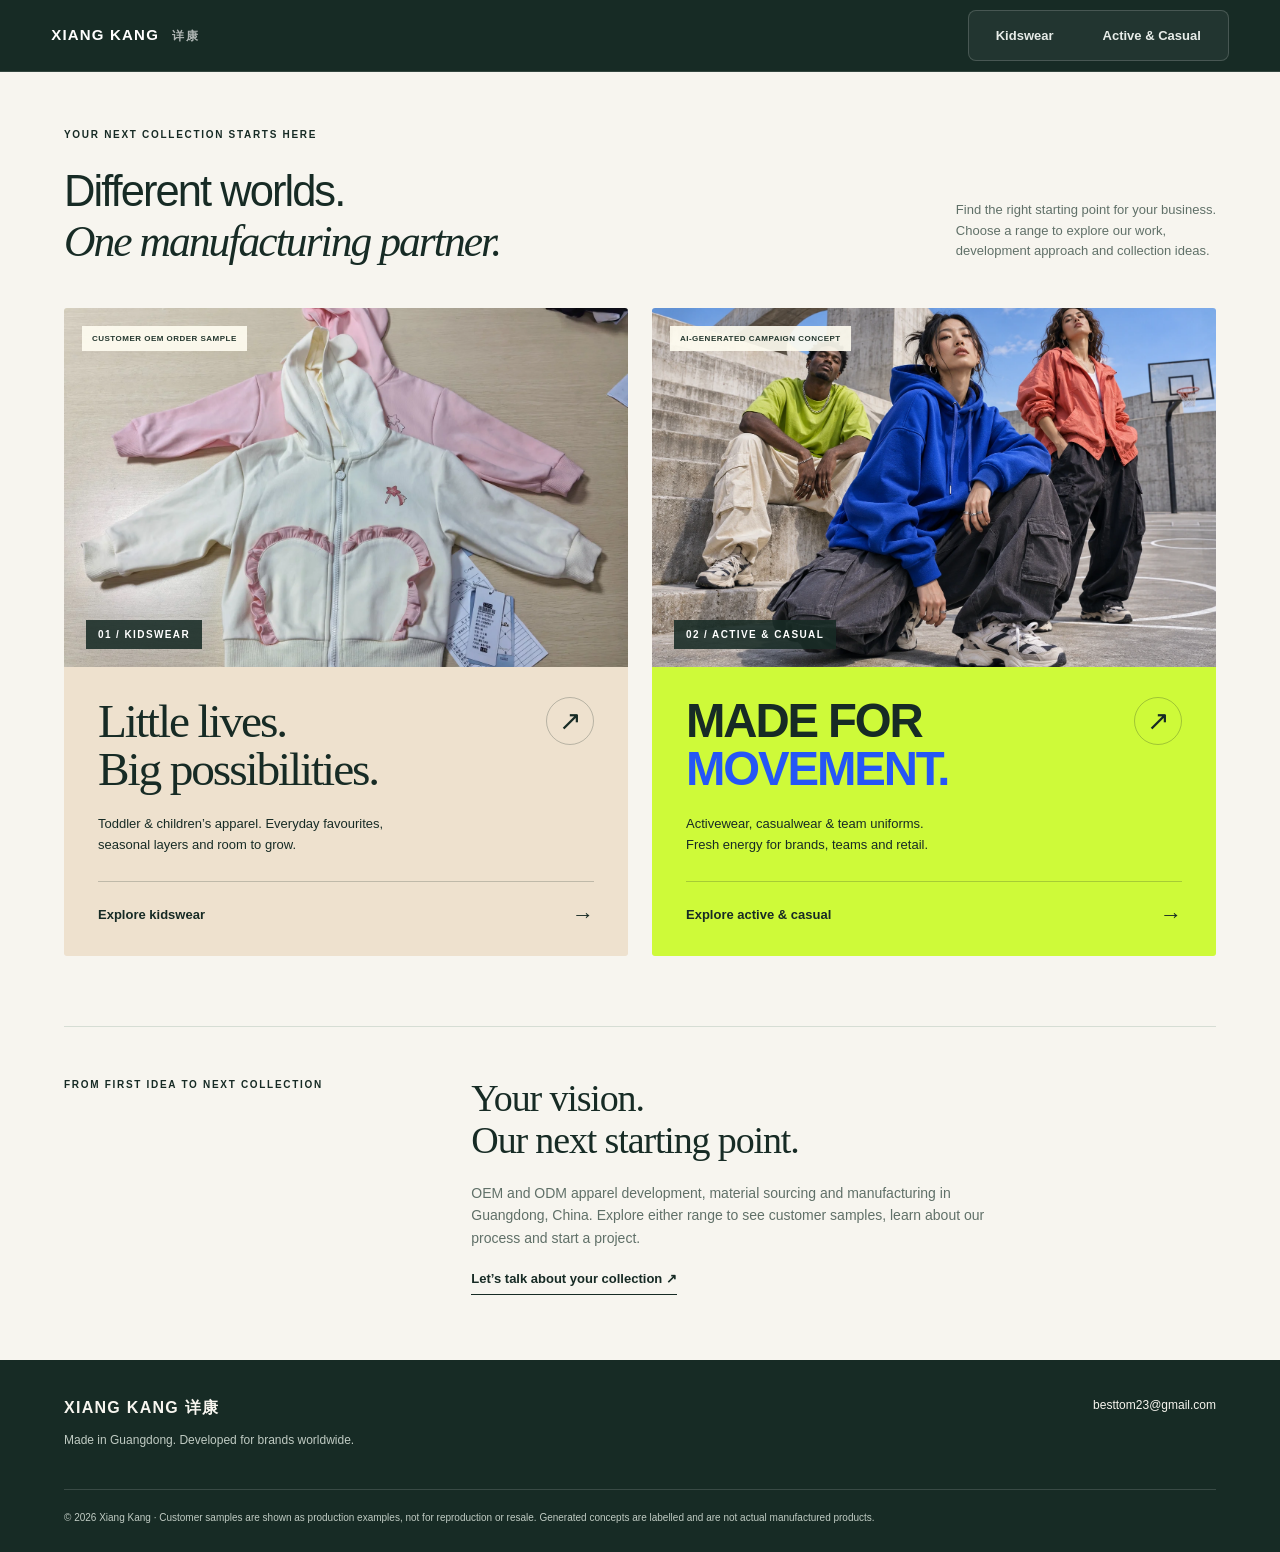
==== index.html @ 946e9561 "Build integrated apparel review website with distinct kids and active ranges" ====
<!doctype html><html lang="en"><head><meta charset="utf-8"><meta name="viewport" content="width=device-width,initial-scale=1"><title>Xiang Kang 详康 | Choose Your Apparel Range</title><meta name="description" content="Explore Xiang Kang kidswear or active and casualwear. Two distinct apparel ranges, with OEM and ODM development for brands, importers and retail buyers."><meta name="robots" content="noindex,nofollow"><meta name="theme-color" content="#172b25"><link rel="stylesheet" href="shared.css"><link rel="stylesheet" href="home.css"></head><body class="xk-range"><a class="skip-link" href="#main">Skip to content</a><div class="xk-switch" aria-label="Choose your business range"><a class="xk-home" href="./">XIANG KANG <span lang="zh">详康</span></a><div class="xk-choices"><a class="xk-choice xk-kids" href="kids/">Kidswear</a><a class="xk-choice xk-active" href="active/">Active & Casual</a></div></div><main id="main"><section class="intro"><p class="eyebrow">YOUR NEXT COLLECTION STARTS HERE</p><div class="intro-row"><h1>Different worlds.<br><em>One manufacturing partner.</em></h1><p>Find the right starting point for your business.<br>Choose a range to explore our work,<br>development approach and collection ideas.</p></div></section><section class="range-grid" aria-label="Explore our two apparel ranges"><a class="range-card kids-card" href="kids/"><div class="range-photo"><img src="kids/assets/supplied-apparel-09.webp" alt="Pastel children’s zip hoodies from a supplied customer OEM order" fetchpriority="high"><span class="photo-note">CUSTOMER OEM ORDER SAMPLE</span><span class="range-number">01 / KIDSWEAR</span></div><div class="range-copy"><div class="range-heading"><h2>Little lives.<br>Big possibilities.</h2><span class="card-arrow" aria-hidden="true">↗</span></div><p>Toddler & children’s apparel. Everyday favourites,<br class="desktop-br"> seasonal layers and room to grow.</p><span class="range-link">Explore kidswear <span aria-hidden="true">→</span></span></div></a><a class="range-card active-card" href="active/"><div class="range-photo"><img src="active/assets/hero.webp" alt="AI-generated adult street-fashion campaign concept in relaxed casual layers" fetchpriority="high"><span class="photo-note">AI-GENERATED CAMPAIGN CONCEPT</span><span class="range-number">02 / ACTIVE & CASUAL</span></div><div class="range-copy"><div class="range-heading"><h2>Made for<br><em>movement.</em></h2><span class="card-arrow" aria-hidden="true">↗</span></div><p>Activewear, casualwear & team uniforms.<br class="desktop-br"> Fresh energy for brands, teams and retail.</p><span class="range-link">Explore active & casual <span aria-hidden="true">→</span></span></div></a></section><section class="partner"><p class="eyebrow">FROM FIRST IDEA TO NEXT COLLECTION</p><div><h2>Your vision.<br>Our next starting point.</h2><p>OEM and ODM apparel development, material sourcing and manufacturing in Guangdong, China. Explore either range to see customer samples, learn about our process and start a project.</p><a href="mailto:besttom23@gmail.com">Let’s talk about your collection ↗</a></div></section></main><footer><div><strong>XIANG KANG <span lang="zh">详康</span></strong><p>Made in Guangdong. Developed for brands worldwide.</p></div><a href="mailto:besttom23@gmail.com">besttom23@gmail.com</a><p class="rights">© 2026 Xiang Kang · Customer samples are shown as production examples, not for reproduction or resale. Generated concepts are labelled and are not actual manufactured products.</p></footer></body></html>
---- shared.css ----
/* Shared range navigation. Deliberately namespaced to preserve each brand. */
.xk-range{padding-top:72px}.xk-switch{position:fixed;inset:0 0 auto;z-index:30;height:72px;background:#172b25;color:#fff;display:flex;align-items:center;justify-content:space-between;padding:0 4%;gap:24px;box-sizing:border-box;font-family:Arial,sans-serif;border-bottom:1px solid #ffffff20}.xk-home{font-size:15px;font-weight:700;letter-spacing:.08em;text-decoration:none;color:inherit;white-space:nowrap}.xk-home span{font-size:12px;margin-left:8px;opacity:.65}.xk-choices{display:flex;gap:5px;background:#ffffff0d;padding:5px;border:1px solid #ffffff2b;border-radius:8px}.xk-choice{display:inline-flex;justify-content:center;align-items:center;padding:12px 22px;border-radius:4px;color:#e7ece8;font-size:13px;font-weight:700;line-height:1.2;text-decoration:none;white-space:nowrap}.xk-choice:hover{background:#ffffff20}.xk-kids[aria-current]{background:#f0e3d2;color:#314638}.xk-active[aria-current]{background:#cefa39;color:#141815}.xk-switch a:focus-visible{outline:3px solid #fff;outline-offset:3px}.xk-range>header{top:72px}.xk-range{scroll-padding-top:170px}.xk-range section{scroll-margin-top:170px}@media(max-width:650px){.xk-switch{height:104px;flex-direction:column;justify-content:center;gap:9px;padding:9px 4%}.xk-home{font-size:12px}.xk-home span{font-size:11px}.xk-choices{width:100%;max-width:410px;box-sizing:border-box}.xk-choice{flex:1;padding:10px 12px;font-size:12px}.xk-range{padding-top:104px}.xk-range>header{top:104px}.xk-range section{scroll-margin-top:190px}}
@media(prefers-reduced-motion:reduce){html{scroll-behavior:auto!important}*,*:before,*:after{transition:none!important}}
---- home.css ----
*{box-sizing:border-box}body{margin:0;background:#f7f5ef;color:#172b25;font-family:Arial,sans-serif}a{color:inherit;text-decoration:none}a:focus-visible{outline:3px solid #2556f6;outline-offset:5px}h1,h2,p{margin-top:0}p{line-height:1.6}.skip-link{position:absolute;top:-100px;left:20px;background:white;padding:15px;z-index:50}.skip-link:focus{top:110px}.intro{padding:55px 5% 42px}.eyebrow{font-size:10px;letter-spacing:.17em;font-weight:700;margin-bottom:24px}.intro-row{display:flex;justify-content:space-between;align-items:end;gap:40px}.intro h1{font-size:clamp(30px,3.4vw,52px);letter-spacing:-.045em;line-height:1.14;font-weight:500;margin-bottom:0}.intro h1 em{font-family:Georgia,serif;font-weight:400}.intro-row>p{font-size:13px;color:#607068;margin:0 0 4px}.range-grid{display:grid;grid-template-columns:1fr 1fr;gap:24px;padding:0 5% 70px}.range-card{display:block;overflow:hidden;border-radius:3px}.range-photo{position:relative;height:clamp(250px,28vw,410px);overflow:hidden}.range-photo img{width:100%;height:100%;object-fit:cover;transition:transform .6s}.kids-card .range-photo img{object-position:center 43%}.active-card .range-photo img{object-position:center 45%}.range-card:hover .range-photo img{transform:scale(1.035)}.photo-note{position:absolute;top:18px;left:18px;background:#fffdf1e8;color:#24372e;font-size:8px;font-weight:700;letter-spacing:.06em;padding:8px 10px}.range-number{position:absolute;bottom:18px;left:22px;color:#fff;font-size:10px;font-weight:700;letter-spacing:.14em;background:#172b25df;padding:9px 12px}.range-copy{padding:30px 34px 28px}.kids-card .range-copy{background:#eee1ce}.active-card .range-copy{background:#cefa39}.range-heading{display:flex;justify-content:space-between;gap:20px;align-items:start}.range-copy h2{font-size:clamp(34px,3.7vw,58px);letter-spacing:-.045em;line-height:1.03;margin-bottom:20px}.kids-card h2{font-family:Georgia,serif;font-weight:400}.active-card h2{font-weight:800;text-transform:uppercase}.active-card h2 em{color:#2556f6;font-style:normal}.card-arrow{border:1px solid #172b2540;border-radius:50%;width:48px;height:48px;display:flex;align-items:center;justify-content:center;font-size:27px;flex-shrink:0}.range-copy p{font-size:13px;margin-bottom:25px}.range-link{display:flex;justify-content:space-between;align-items:center;border-top:1px solid #172b2538;padding-top:20px;font-size:13px;font-weight:700}.range-link span{font-size:22px}.partner{border-top:1px solid #d6ddd4;display:grid;grid-template-columns:1fr 2fr;gap:35px;margin:0 5%;padding:50px 0 65px}.partner h2{font:400 38px/1.12 Georgia,serif;letter-spacing:-.03em;margin-bottom:20px}.partner p:not(.eyebrow){font-size:14px;color:#607068;max-width:560px}.partner a{display:inline-block;font-size:13px;font-weight:700;border-bottom:1px solid;padding:8px 0}footer{background:#172b25;color:#f7f5ef;padding:38px 5% 26px;display:flex;flex-wrap:wrap;justify-content:space-between;align-items:start;gap:15px}footer strong{font-size:16px;letter-spacing:.08em}footer p,footer>a{font-size:12px}footer p{color:#c0cbc3;margin-top:12px}footer .rights{flex-basis:100%;font-size:10px;border-top:1px solid #ffffff25;padding-top:20px;margin-bottom:0;max-width:100%}@media(max-width:750px){.intro-row{display:block}.intro-row>p{margin-top:22px}.intro{padding:35px 5% 30px}.intro h1{font-size:35px}.range-grid{grid-template-columns:1fr;gap:28px;padding-bottom:40px}.range-photo{height:330px}.range-copy{padding:25px}.range-copy h2{font-size:43px}.partner{grid-template-columns:1fr;gap:3px;padding:32px 0 40px}.partner h2{font-size:32px}.partner .eyebrow{font-size:9px}.desktop-br{display:none}}@media(max-width:380px){.intro h1{font-size:30px}.range-photo{height:280px}.range-copy h2{font-size:37px}}
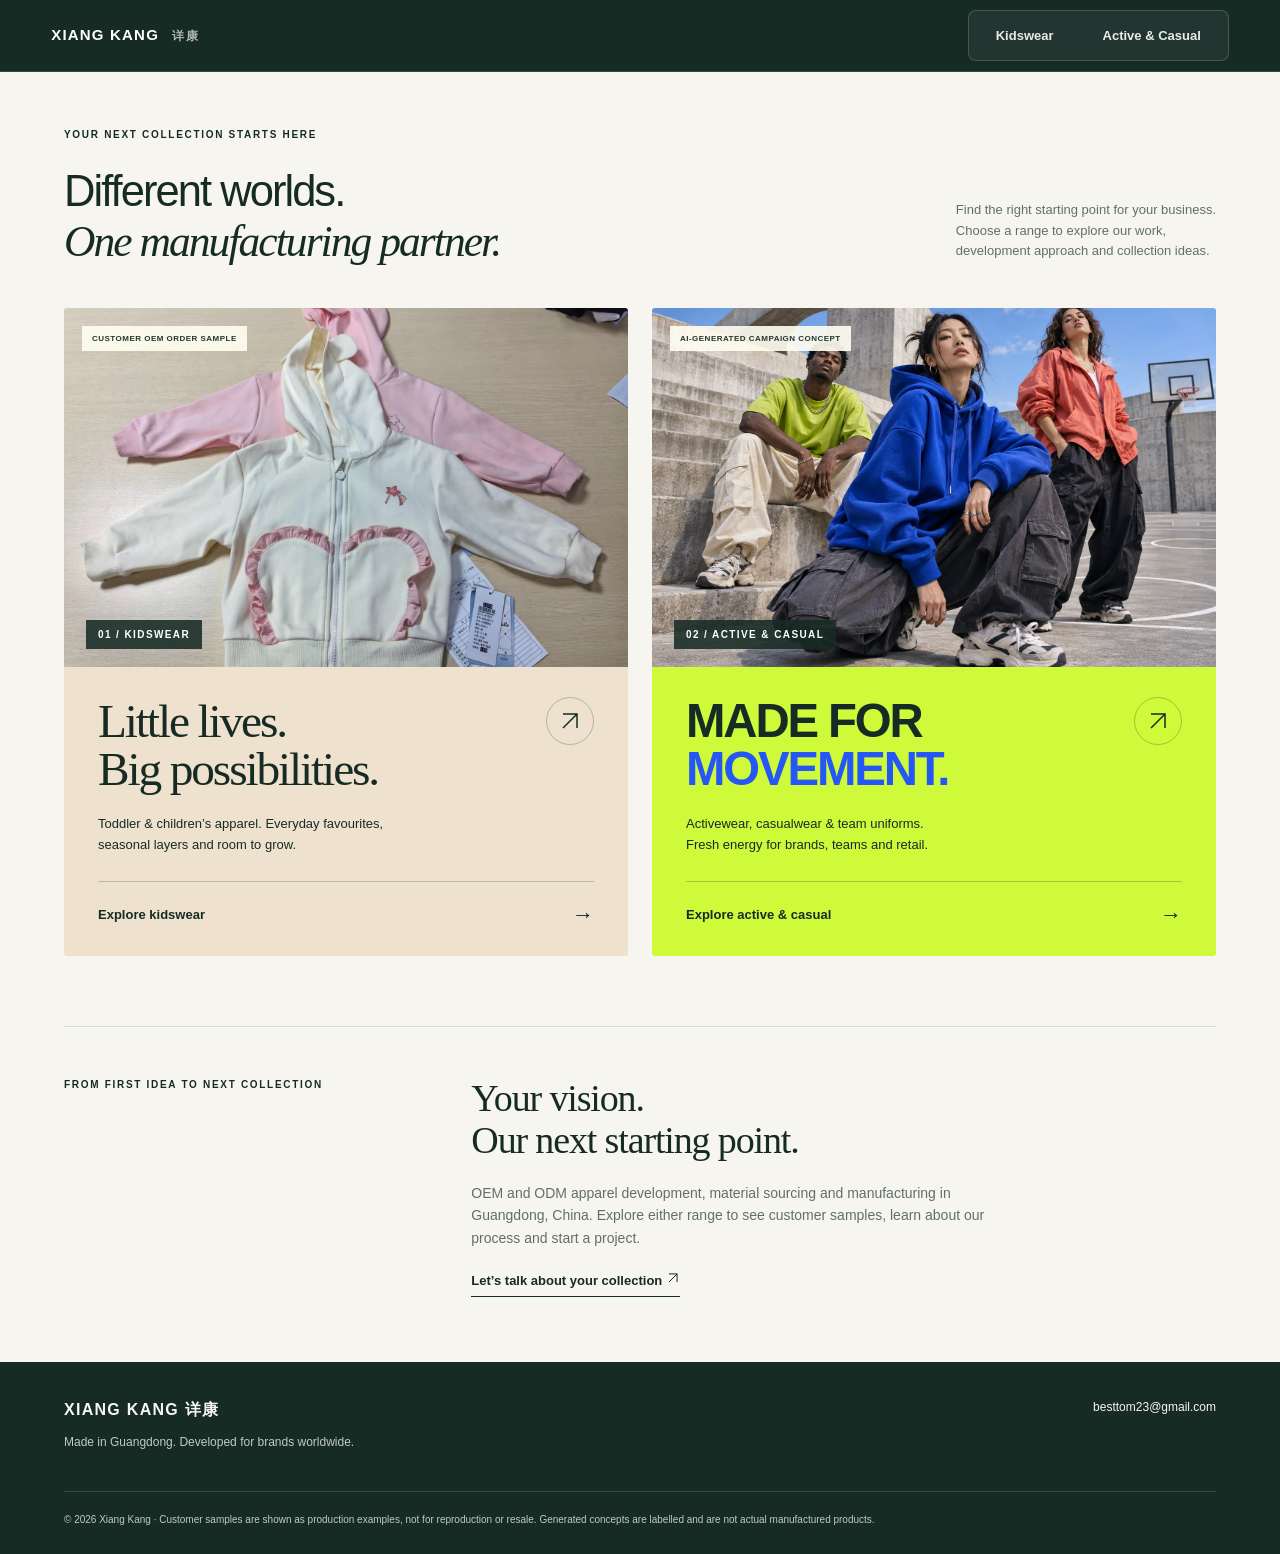
==== commit 3ebac65c: "Use font-independent vector arrows on collection landing page" ====
--- a/index.html
+++ b/index.html
@@ -1 +1 @@
-<!doctype html><html lang="en"><head><meta charset="utf-8"><meta name="viewport" content="width=device-width,initial-scale=1"><title>Xiang Kang 详康 | Choose Your Apparel Range</title><meta name="description" content="Explore Xiang Kang kidswear or active and casualwear. Two distinct apparel ranges, with OEM and ODM development for brands, importers and retail buyers."><meta name="robots" content="noindex,nofollow"><meta name="theme-color" content="#172b25"><link rel="stylesheet" href="shared.css"><link rel="stylesheet" href="home.css"></head><body class="xk-range"><a class="skip-link" href="#main">Skip to content</a><div class="xk-switch" aria-label="Choose your business range"><a class="xk-home" href="./">XIANG KANG <span lang="zh">详康</span></a><div class="xk-choices"><a class="xk-choice xk-kids" href="kids/">Kidswear</a><a class="xk-choice xk-active" href="active/">Active & Casual</a></div></div><main id="main"><section class="intro"><p class="eyebrow">YOUR NEXT COLLECTION STARTS HERE</p><div class="intro-row"><h1>Different worlds.<br><em>One manufacturing partner.</em></h1><p>Find the right starting point for your business.<br>Choose a range to explore our work,<br>development approach and collection ideas.</p></div></section><section class="range-grid" aria-label="Explore our two apparel ranges"><a class="range-card kids-card" href="kids/"><div class="range-photo"><img src="kids/assets/supplied-apparel-09.webp" alt="Pastel children’s zip hoodies from a supplied customer OEM order" fetchpriority="high"><span class="photo-note">CUSTOMER OEM ORDER SAMPLE</span><span class="range-number">01 / KIDSWEAR</span></div><div class="range-copy"><div class="range-heading"><h2>Little lives.<br>Big possibilities.</h2><span class="card-arrow" aria-hidden="true">↗</span></div><p>Toddler & children’s apparel. Everyday favourites,<br class="desktop-br"> seasonal layers and room to grow.</p><span class="range-link">Explore kidswear <span aria-hidden="true">→</span></span></div></a><a class="range-card active-card" href="active/"><div class="range-photo"><img src="active/assets/hero.webp" alt="AI-generated adult street-fashion campaign concept in relaxed casual layers" fetchpriority="high"><span class="photo-note">AI-GENERATED CAMPAIGN CONCEPT</span><span class="range-number">02 / ACTIVE & CASUAL</span></div><div class="range-copy"><div class="range-heading"><h2>Made for<br><em>movement.</em></h2><span class="card-arrow" aria-hidden="true">↗</span></div><p>Activewear, casualwear & team uniforms.<br class="desktop-br"> Fresh energy for brands, teams and retail.</p><span class="range-link">Explore active & casual <span aria-hidden="true">→</span></span></div></a></section><section class="partner"><p class="eyebrow">FROM FIRST IDEA TO NEXT COLLECTION</p><div><h2>Your vision.<br>Our next starting point.</h2><p>OEM and ODM apparel development, material sourcing and manufacturing in Guangdong, China. Explore either range to see customer samples, learn about our process and start a project.</p><a href="mailto:besttom23@gmail.com">Let’s talk about your collection ↗</a></div></section></main><footer><div><strong>XIANG KANG <span lang="zh">详康</span></strong><p>Made in Guangdong. Developed for brands worldwide.</p></div><a href="mailto:besttom23@gmail.com">besttom23@gmail.com</a><p class="rights">© 2026 Xiang Kang · Customer samples are shown as production examples, not for reproduction or resale. Generated concepts are labelled and are not actual manufactured products.</p></footer></body></html>
+<!doctype html><html lang="en"><head><meta charset="utf-8"><meta name="viewport" content="width=device-width,initial-scale=1"><title>Xiang Kang 详康 | Choose Your Apparel Range</title><meta name="description" content="Explore Xiang Kang kidswear or active and casualwear. Two distinct apparel ranges, with OEM and ODM development for brands, importers and retail buyers."><meta name="robots" content="noindex,nofollow"><meta name="theme-color" content="#172b25"><link rel="stylesheet" href="shared.css"><link rel="stylesheet" href="home.css"></head><body class="xk-range"><a class="skip-link" href="#main">Skip to content</a><div class="xk-switch" aria-label="Choose your business range"><a class="xk-home" href="./">XIANG KANG <span lang="zh">详康</span></a><div class="xk-choices"><a class="xk-choice xk-kids" href="kids/">Kidswear</a><a class="xk-choice xk-active" href="active/">Active & Casual</a></div></div><main id="main"><section class="intro"><p class="eyebrow">YOUR NEXT COLLECTION STARTS HERE</p><div class="intro-row"><h1>Different worlds.<br><em>One manufacturing partner.</em></h1><p>Find the right starting point for your business.<br>Choose a range to explore our work,<br>development approach and collection ideas.</p></div></section><section class="range-grid" aria-label="Explore our two apparel ranges"><a class="range-card kids-card" href="kids/"><div class="range-photo"><img src="kids/assets/supplied-apparel-09.webp" alt="Pastel children’s zip hoodies from a supplied customer OEM order" fetchpriority="high"><span class="photo-note">CUSTOMER OEM ORDER SAMPLE</span><span class="range-number">01 / KIDSWEAR</span></div><div class="range-copy"><div class="range-heading"><h2>Little lives.<br>Big possibilities.</h2><span class="card-arrow" aria-hidden="true"><svg viewBox="0 0 24 24" width="24" height="24" fill="none" stroke="currentColor" stroke-width="1.5"><path d="M5 19 19 5M5 5h14v14"/></svg></span></div><p>Toddler & children’s apparel. Everyday favourites,<br class="desktop-br"> seasonal layers and room to grow.</p><span class="range-link">Explore kidswear <span aria-hidden="true">→</span></span></div></a><a class="range-card active-card" href="active/"><div class="range-photo"><img src="active/assets/hero.webp" alt="AI-generated adult street-fashion campaign concept in relaxed casual layers" fetchpriority="high"><span class="photo-note">AI-GENERATED CAMPAIGN CONCEPT</span><span class="range-number">02 / ACTIVE & CASUAL</span></div><div class="range-copy"><div class="range-heading"><h2>Made for<br><em>movement.</em></h2><span class="card-arrow" aria-hidden="true"><svg viewBox="0 0 24 24" width="24" height="24" fill="none" stroke="currentColor" stroke-width="1.5"><path d="M5 19 19 5M5 5h14v14"/></svg></span></div><p>Activewear, casualwear & team uniforms.<br class="desktop-br"> Fresh energy for brands, teams and retail.</p><span class="range-link">Explore active & casual <span aria-hidden="true">→</span></span></div></a></section><section class="partner"><p class="eyebrow">FROM FIRST IDEA TO NEXT COLLECTION</p><div><h2>Your vision.<br>Our next starting point.</h2><p>OEM and ODM apparel development, material sourcing and manufacturing in Guangdong, China. Explore either range to see customer samples, learn about our process and start a project.</p><a href="mailto:besttom23@gmail.com">Let’s talk about your collection <svg aria-hidden="true" viewBox="0 0 24 24" width="14" height="14" fill="none" stroke="currentColor" stroke-width="1.7"><path d="M5 19 19 5M5 5h14v14"/></svg></a></div></section></main><footer><div><strong>XIANG KANG <span lang="zh">详康</span></strong><p>Made in Guangdong. Developed for brands worldwide.</p></div><a href="mailto:besttom23@gmail.com">besttom23@gmail.com</a><p class="rights">© 2026 Xiang Kang · Customer samples are shown as production examples, not for reproduction or resale. Generated concepts are labelled and are not actual manufactured products.</p></footer></body></html>
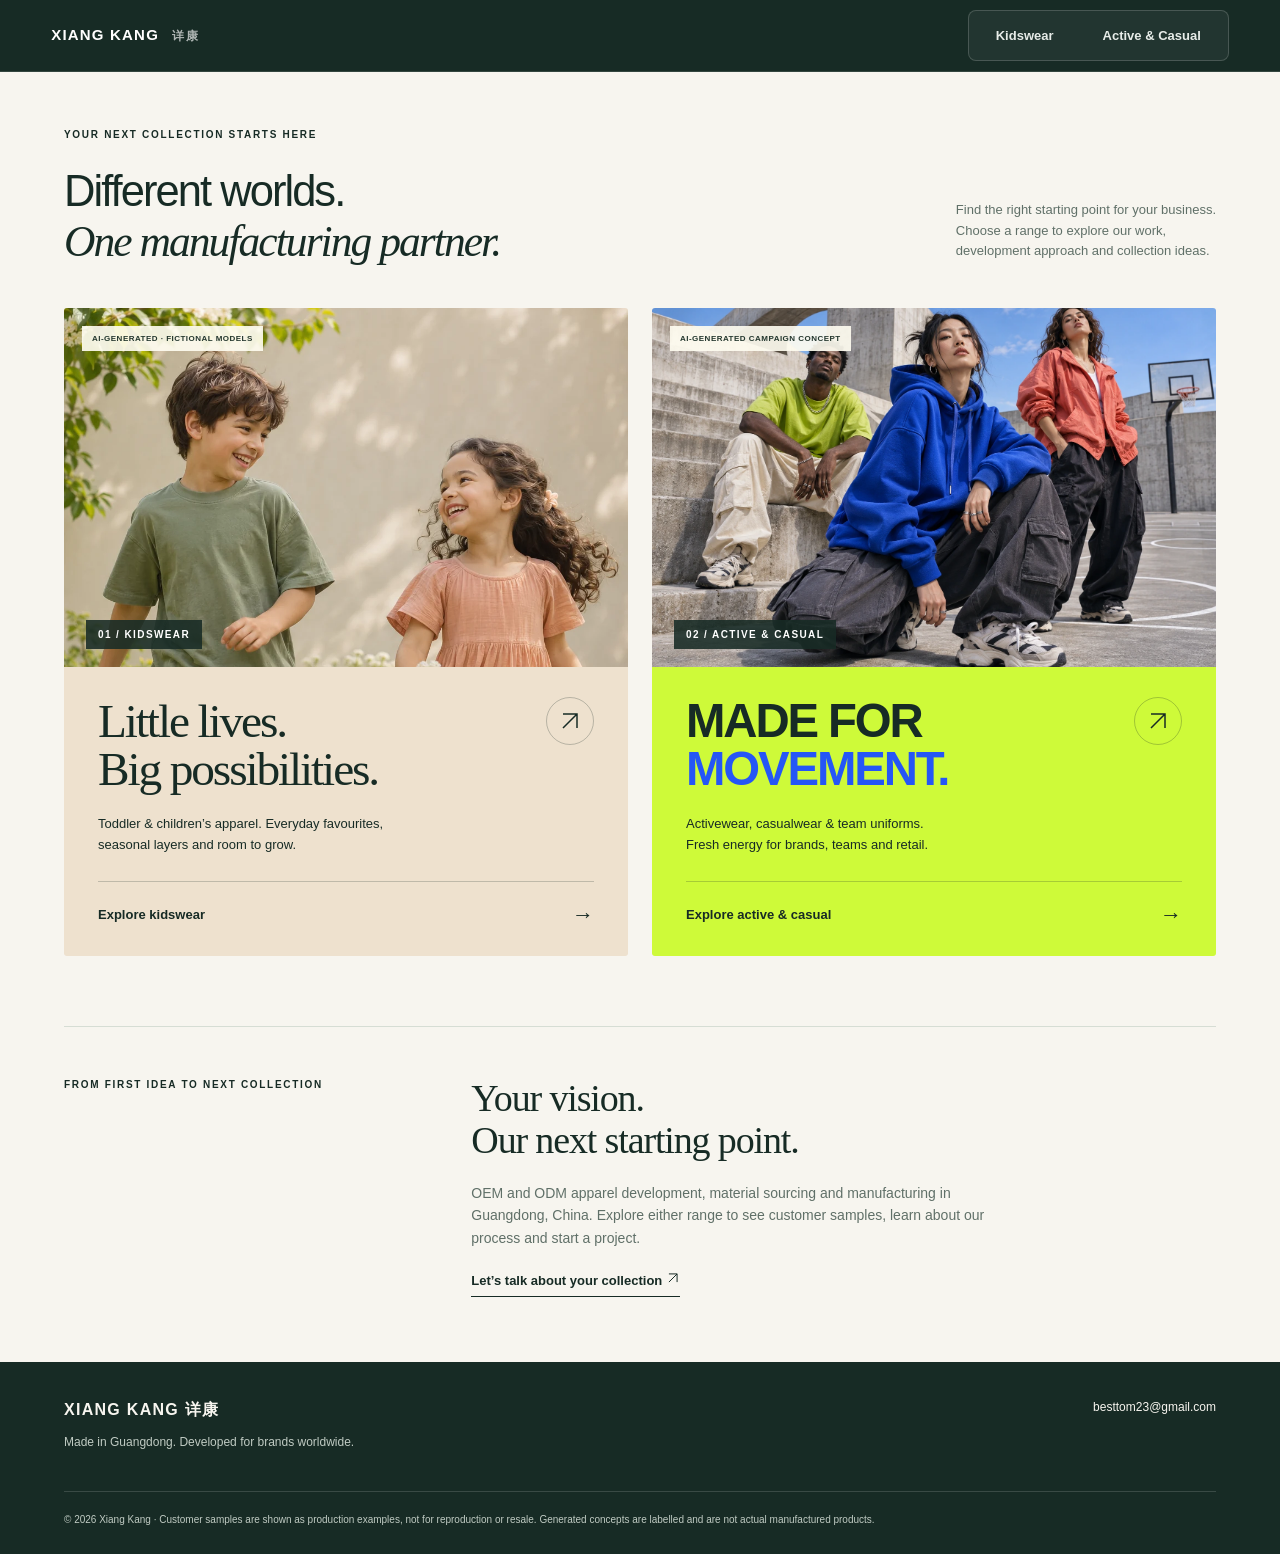
==== commit 37bb711c: "Refresh entry hub with fictional AI kidswear lifestyle models" ====
--- a/index.html
+++ b/index.html
@@ -1 +1 @@
-<!doctype html><html lang="en"><head><meta charset="utf-8"><meta name="viewport" content="width=device-width,initial-scale=1"><title>Xiang Kang 详康 | Choose Your Apparel Range</title><meta name="description" content="Explore Xiang Kang kidswear or active and casualwear. Two distinct apparel ranges, with OEM and ODM development for brands, importers and retail buyers."><meta name="robots" content="noindex,nofollow"><meta name="theme-color" content="#172b25"><link rel="stylesheet" href="shared.css"><link rel="stylesheet" href="home.css"></head><body class="xk-range"><a class="skip-link" href="#main">Skip to content</a><div class="xk-switch" aria-label="Choose your business range"><a class="xk-home" href="./">XIANG KANG <span lang="zh">详康</span></a><div class="xk-choices"><a class="xk-choice xk-kids" href="kids/">Kidswear</a><a class="xk-choice xk-active" href="active/">Active & Casual</a></div></div><main id="main"><section class="intro"><p class="eyebrow">YOUR NEXT COLLECTION STARTS HERE</p><div class="intro-row"><h1>Different worlds.<br><em>One manufacturing partner.</em></h1><p>Find the right starting point for your business.<br>Choose a range to explore our work,<br>development approach and collection ideas.</p></div></section><section class="range-grid" aria-label="Explore our two apparel ranges"><a class="range-card kids-card" href="kids/"><div class="range-photo"><img src="kids/assets/supplied-apparel-09.webp" alt="Pastel children’s zip hoodies from a supplied customer OEM order" fetchpriority="high"><span class="photo-note">CUSTOMER OEM ORDER SAMPLE</span><span class="range-number">01 / KIDSWEAR</span></div><div class="range-copy"><div class="range-heading"><h2>Little lives.<br>Big possibilities.</h2><span class="card-arrow" aria-hidden="true"><svg viewBox="0 0 24 24" width="24" height="24" fill="none" stroke="currentColor" stroke-width="1.5"><path d="M5 19 19 5M5 5h14v14"/></svg></span></div><p>Toddler & children’s apparel. Everyday favourites,<br class="desktop-br"> seasonal layers and room to grow.</p><span class="range-link">Explore kidswear <span aria-hidden="true">→</span></span></div></a><a class="range-card active-card" href="active/"><div class="range-photo"><img src="active/assets/hero.webp" alt="AI-generated adult street-fashion campaign concept in relaxed casual layers" fetchpriority="high"><span class="photo-note">AI-GENERATED CAMPAIGN CONCEPT</span><span class="range-number">02 / ACTIVE & CASUAL</span></div><div class="range-copy"><div class="range-heading"><h2>Made for<br><em>movement.</em></h2><span class="card-arrow" aria-hidden="true"><svg viewBox="0 0 24 24" width="24" height="24" fill="none" stroke="currentColor" stroke-width="1.5"><path d="M5 19 19 5M5 5h14v14"/></svg></span></div><p>Activewear, casualwear & team uniforms.<br class="desktop-br"> Fresh energy for brands, teams and retail.</p><span class="range-link">Explore active & casual <span aria-hidden="true">→</span></span></div></a></section><section class="partner"><p class="eyebrow">FROM FIRST IDEA TO NEXT COLLECTION</p><div><h2>Your vision.<br>Our next starting point.</h2><p>OEM and ODM apparel development, material sourcing and manufacturing in Guangdong, China. Explore either range to see customer samples, learn about our process and start a project.</p><a href="mailto:besttom23@gmail.com">Let’s talk about your collection <svg aria-hidden="true" viewBox="0 0 24 24" width="14" height="14" fill="none" stroke="currentColor" stroke-width="1.7"><path d="M5 19 19 5M5 5h14v14"/></svg></a></div></section></main><footer><div><strong>XIANG KANG <span lang="zh">详康</span></strong><p>Made in Guangdong. Developed for brands worldwide.</p></div><a href="mailto:besttom23@gmail.com">besttom23@gmail.com</a><p class="rights">© 2026 Xiang Kang · Customer samples are shown as production examples, not for reproduction or resale. Generated concepts are labelled and are not actual manufactured products.</p></footer></body></html>
+<!doctype html><html lang="en"><head><meta charset="utf-8"><meta name="viewport" content="width=device-width,initial-scale=1"><title>Xiang Kang 详康 | Choose Your Apparel Range</title><meta name="description" content="Explore Xiang Kang kidswear or active and casualwear. Two distinct apparel ranges, with OEM and ODM development for brands, importers and retail buyers."><meta name="robots" content="noindex,nofollow"><meta name="theme-color" content="#172b25"><link rel="stylesheet" href="shared.css"><link rel="stylesheet" href="home.css"></head><body class="xk-range"><a class="skip-link" href="#main">Skip to content</a><div class="xk-switch" aria-label="Choose your business range"><a class="xk-home" href="./">XIANG KANG <span lang="zh">详康</span></a><div class="xk-choices"><a class="xk-choice xk-kids" href="kids/">Kidswear</a><a class="xk-choice xk-active" href="active/">Active & Casual</a></div></div><main id="main"><section class="intro"><p class="eyebrow">YOUR NEXT COLLECTION STARTS HERE</p><div class="intro-row"><h1>Different worlds.<br><em>One manufacturing partner.</em></h1><p>Find the right starting point for your business.<br>Choose a range to explore our work,<br>development approach and collection ideas.</p></div></section><section class="range-grid" aria-label="Explore our two apparel ranges"><a class="range-card kids-card" href="kids/"><div class="range-photo"><img src="kids/assets/kids-lifestyle-summer.webp" alt="Fictional AI-generated children wearing original unbranded summer clothing in a sunny garden" fetchpriority="high"><span class="photo-note">AI-GENERATED · FICTIONAL MODELS</span><span class="range-number">01 / KIDSWEAR</span></div><div class="range-copy"><div class="range-heading"><h2>Little lives.<br>Big possibilities.</h2><span class="card-arrow" aria-hidden="true"><svg viewBox="0 0 24 24" width="24" height="24" fill="none" stroke="currentColor" stroke-width="1.5"><path d="M5 19 19 5M5 5h14v14"/></svg></span></div><p>Toddler & children’s apparel. Everyday favourites,<br class="desktop-br"> seasonal layers and room to grow.</p><span class="range-link">Explore kidswear <span aria-hidden="true">→</span></span></div></a><a class="range-card active-card" href="active/"><div class="range-photo"><img src="active/assets/hero.webp" alt="AI-generated adult street-fashion campaign concept in relaxed casual layers" fetchpriority="high"><span class="photo-note">AI-GENERATED CAMPAIGN CONCEPT</span><span class="range-number">02 / ACTIVE & CASUAL</span></div><div class="range-copy"><div class="range-heading"><h2>Made for<br><em>movement.</em></h2><span class="card-arrow" aria-hidden="true"><svg viewBox="0 0 24 24" width="24" height="24" fill="none" stroke="currentColor" stroke-width="1.5"><path d="M5 19 19 5M5 5h14v14"/></svg></span></div><p>Activewear, casualwear & team uniforms.<br class="desktop-br"> Fresh energy for brands, teams and retail.</p><span class="range-link">Explore active & casual <span aria-hidden="true">→</span></span></div></a></section><section class="partner"><p class="eyebrow">FROM FIRST IDEA TO NEXT COLLECTION</p><div><h2>Your vision.<br>Our next starting point.</h2><p>OEM and ODM apparel development, material sourcing and manufacturing in Guangdong, China. Explore either range to see customer samples, learn about our process and start a project.</p><a href="mailto:besttom23@gmail.com">Let’s talk about your collection <svg aria-hidden="true" viewBox="0 0 24 24" width="14" height="14" fill="none" stroke="currentColor" stroke-width="1.7"><path d="M5 19 19 5M5 5h14v14"/></svg></a></div></section></main><footer><div><strong>XIANG KANG <span lang="zh">详康</span></strong><p>Made in Guangdong. Developed for brands worldwide.</p></div><a href="mailto:besttom23@gmail.com">besttom23@gmail.com</a><p class="rights">© 2026 Xiang Kang · Customer samples are shown as production examples, not for reproduction or resale. Generated concepts are labelled and are not actual manufactured products.</p></footer></body></html>
--- a/home.css
+++ b/home.css
@@ -1 +1 @@
-*{box-sizing:border-box}body{margin:0;background:#f7f5ef;color:#172b25;font-family:Arial,sans-serif}a{color:inherit;text-decoration:none}a:focus-visible{outline:3px solid #2556f6;outline-offset:5px}h1,h2,p{margin-top:0}p{line-height:1.6}.skip-link{position:absolute;top:-100px;left:20px;background:white;padding:15px;z-index:50}.skip-link:focus{top:110px}.intro{padding:55px 5% 42px}.eyebrow{font-size:10px;letter-spacing:.17em;font-weight:700;margin-bottom:24px}.intro-row{display:flex;justify-content:space-between;align-items:end;gap:40px}.intro h1{font-size:clamp(30px,3.4vw,52px);letter-spacing:-.045em;line-height:1.14;font-weight:500;margin-bottom:0}.intro h1 em{font-family:Georgia,serif;font-weight:400}.intro-row>p{font-size:13px;color:#607068;margin:0 0 4px}.range-grid{display:grid;grid-template-columns:1fr 1fr;gap:24px;padding:0 5% 70px}.range-card{display:block;overflow:hidden;border-radius:3px}.range-photo{position:relative;height:clamp(250px,28vw,410px);overflow:hidden}.range-photo img{width:100%;height:100%;object-fit:cover;transition:transform .6s}.kids-card .range-photo img{object-position:center 43%}.active-card .range-photo img{object-position:center 45%}.range-card:hover .range-photo img{transform:scale(1.035)}.photo-note{position:absolute;top:18px;left:18px;background:#fffdf1e8;color:#24372e;font-size:8px;font-weight:700;letter-spacing:.06em;padding:8px 10px}.range-number{position:absolute;bottom:18px;left:22px;color:#fff;font-size:10px;font-weight:700;letter-spacing:.14em;background:#172b25df;padding:9px 12px}.range-copy{padding:30px 34px 28px}.kids-card .range-copy{background:#eee1ce}.active-card .range-copy{background:#cefa39}.range-heading{display:flex;justify-content:space-between;gap:20px;align-items:start}.range-copy h2{font-size:clamp(34px,3.7vw,58px);letter-spacing:-.045em;line-height:1.03;margin-bottom:20px}.kids-card h2{font-family:Georgia,serif;font-weight:400}.active-card h2{font-weight:800;text-transform:uppercase}.active-card h2 em{color:#2556f6;font-style:normal}.card-arrow{border:1px solid #172b2540;border-radius:50%;width:48px;height:48px;display:flex;align-items:center;justify-content:center;font-size:27px;flex-shrink:0}.range-copy p{font-size:13px;margin-bottom:25px}.range-link{display:flex;justify-content:space-between;align-items:center;border-top:1px solid #172b2538;padding-top:20px;font-size:13px;font-weight:700}.range-link span{font-size:22px}.partner{border-top:1px solid #d6ddd4;display:grid;grid-template-columns:1fr 2fr;gap:35px;margin:0 5%;padding:50px 0 65px}.partner h2{font:400 38px/1.12 Georgia,serif;letter-spacing:-.03em;margin-bottom:20px}.partner p:not(.eyebrow){font-size:14px;color:#607068;max-width:560px}.partner a{display:inline-block;font-size:13px;font-weight:700;border-bottom:1px solid;padding:8px 0}footer{background:#172b25;color:#f7f5ef;padding:38px 5% 26px;display:flex;flex-wrap:wrap;justify-content:space-between;align-items:start;gap:15px}footer strong{font-size:16px;letter-spacing:.08em}footer p,footer>a{font-size:12px}footer p{color:#c0cbc3;margin-top:12px}footer .rights{flex-basis:100%;font-size:10px;border-top:1px solid #ffffff25;padding-top:20px;margin-bottom:0;max-width:100%}@media(max-width:750px){.intro-row{display:block}.intro-row>p{margin-top:22px}.intro{padding:35px 5% 30px}.intro h1{font-size:35px}.range-grid{grid-template-columns:1fr;gap:28px;padding-bottom:40px}.range-photo{height:330px}.range-copy{padding:25px}.range-copy h2{font-size:43px}.partner{grid-template-columns:1fr;gap:3px;padding:32px 0 40px}.partner h2{font-size:32px}.partner .eyebrow{font-size:9px}.desktop-br{display:none}}@media(max-width:380px){.intro h1{font-size:30px}.range-photo{height:280px}.range-copy h2{font-size:37px}}
+*{box-sizing:border-box}body{margin:0;background:#f7f5ef;color:#172b25;font-family:Arial,sans-serif}a{color:inherit;text-decoration:none}a:focus-visible{outline:3px solid #2556f6;outline-offset:5px}h1,h2,p{margin-top:0}p{line-height:1.6}.skip-link{position:absolute;top:-100px;left:20px;background:white;padding:15px;z-index:50}.skip-link:focus{top:110px}.intro{padding:55px 5% 42px}.eyebrow{font-size:10px;letter-spacing:.17em;font-weight:700;margin-bottom:24px}.intro-row{display:flex;justify-content:space-between;align-items:end;gap:40px}.intro h1{font-size:clamp(30px,3.4vw,52px);letter-spacing:-.045em;line-height:1.14;font-weight:500;margin-bottom:0}.intro h1 em{font-family:Georgia,serif;font-weight:400}.intro-row>p{font-size:13px;color:#607068;margin:0 0 4px}.range-grid{display:grid;grid-template-columns:1fr 1fr;gap:24px;padding:0 5% 70px}.range-card{display:block;overflow:hidden;border-radius:3px}.range-photo{position:relative;height:clamp(250px,28vw,410px);overflow:hidden}.range-photo img{width:100%;height:100%;object-fit:cover;transition:transform .6s}.kids-card .range-photo img{object-position:center 5%}.active-card .range-photo img{object-position:center 45%}.range-card:hover .range-photo img{transform:scale(1.035)}.photo-note{position:absolute;top:18px;left:18px;background:#fffdf1e8;color:#24372e;font-size:8px;font-weight:700;letter-spacing:.06em;padding:8px 10px}.range-number{position:absolute;bottom:18px;left:22px;color:#fff;font-size:10px;font-weight:700;letter-spacing:.14em;background:#172b25df;padding:9px 12px}.range-copy{padding:30px 34px 28px}.kids-card .range-copy{background:#eee1ce}.active-card .range-copy{background:#cefa39}.range-heading{display:flex;justify-content:space-between;gap:20px;align-items:start}.range-copy h2{font-size:clamp(34px,3.7vw,58px);letter-spacing:-.045em;line-height:1.03;margin-bottom:20px}.kids-card h2{font-family:Georgia,serif;font-weight:400}.active-card h2{font-weight:800;text-transform:uppercase}.active-card h2 em{color:#2556f6;font-style:normal}.card-arrow{border:1px solid #172b2540;border-radius:50%;width:48px;height:48px;display:flex;align-items:center;justify-content:center;font-size:27px;flex-shrink:0}.range-copy p{font-size:13px;margin-bottom:25px}.range-link{display:flex;justify-content:space-between;align-items:center;border-top:1px solid #172b2538;padding-top:20px;font-size:13px;font-weight:700}.range-link span{font-size:22px}.partner{border-top:1px solid #d6ddd4;display:grid;grid-template-columns:1fr 2fr;gap:35px;margin:0 5%;padding:50px 0 65px}.partner h2{font:400 38px/1.12 Georgia,serif;letter-spacing:-.03em;margin-bottom:20px}.partner p:not(.eyebrow){font-size:14px;color:#607068;max-width:560px}.partner a{display:inline-block;font-size:13px;font-weight:700;border-bottom:1px solid;padding:8px 0}footer{background:#172b25;color:#f7f5ef;padding:38px 5% 26px;display:flex;flex-wrap:wrap;justify-content:space-between;align-items:start;gap:15px}footer strong{font-size:16px;letter-spacing:.08em}footer p,footer>a{font-size:12px}footer p{color:#c0cbc3;margin-top:12px}footer .rights{flex-basis:100%;font-size:10px;border-top:1px solid #ffffff25;padding-top:20px;margin-bottom:0;max-width:100%}@media(max-width:750px){.intro-row{display:block}.intro-row>p{margin-top:22px}.intro{padding:35px 5% 30px}.intro h1{font-size:35px}.range-grid{grid-template-columns:1fr;gap:28px;padding-bottom:40px}.range-photo{height:330px}.range-copy{padding:25px}.range-copy h2{font-size:43px}.partner{grid-template-columns:1fr;gap:3px;padding:32px 0 40px}.partner h2{font-size:32px}.partner .eyebrow{font-size:9px}.desktop-br{display:none}}@media(max-width:380px){.intro h1{font-size:30px}.range-photo{height:280px}.range-copy h2{font-size:37px}}
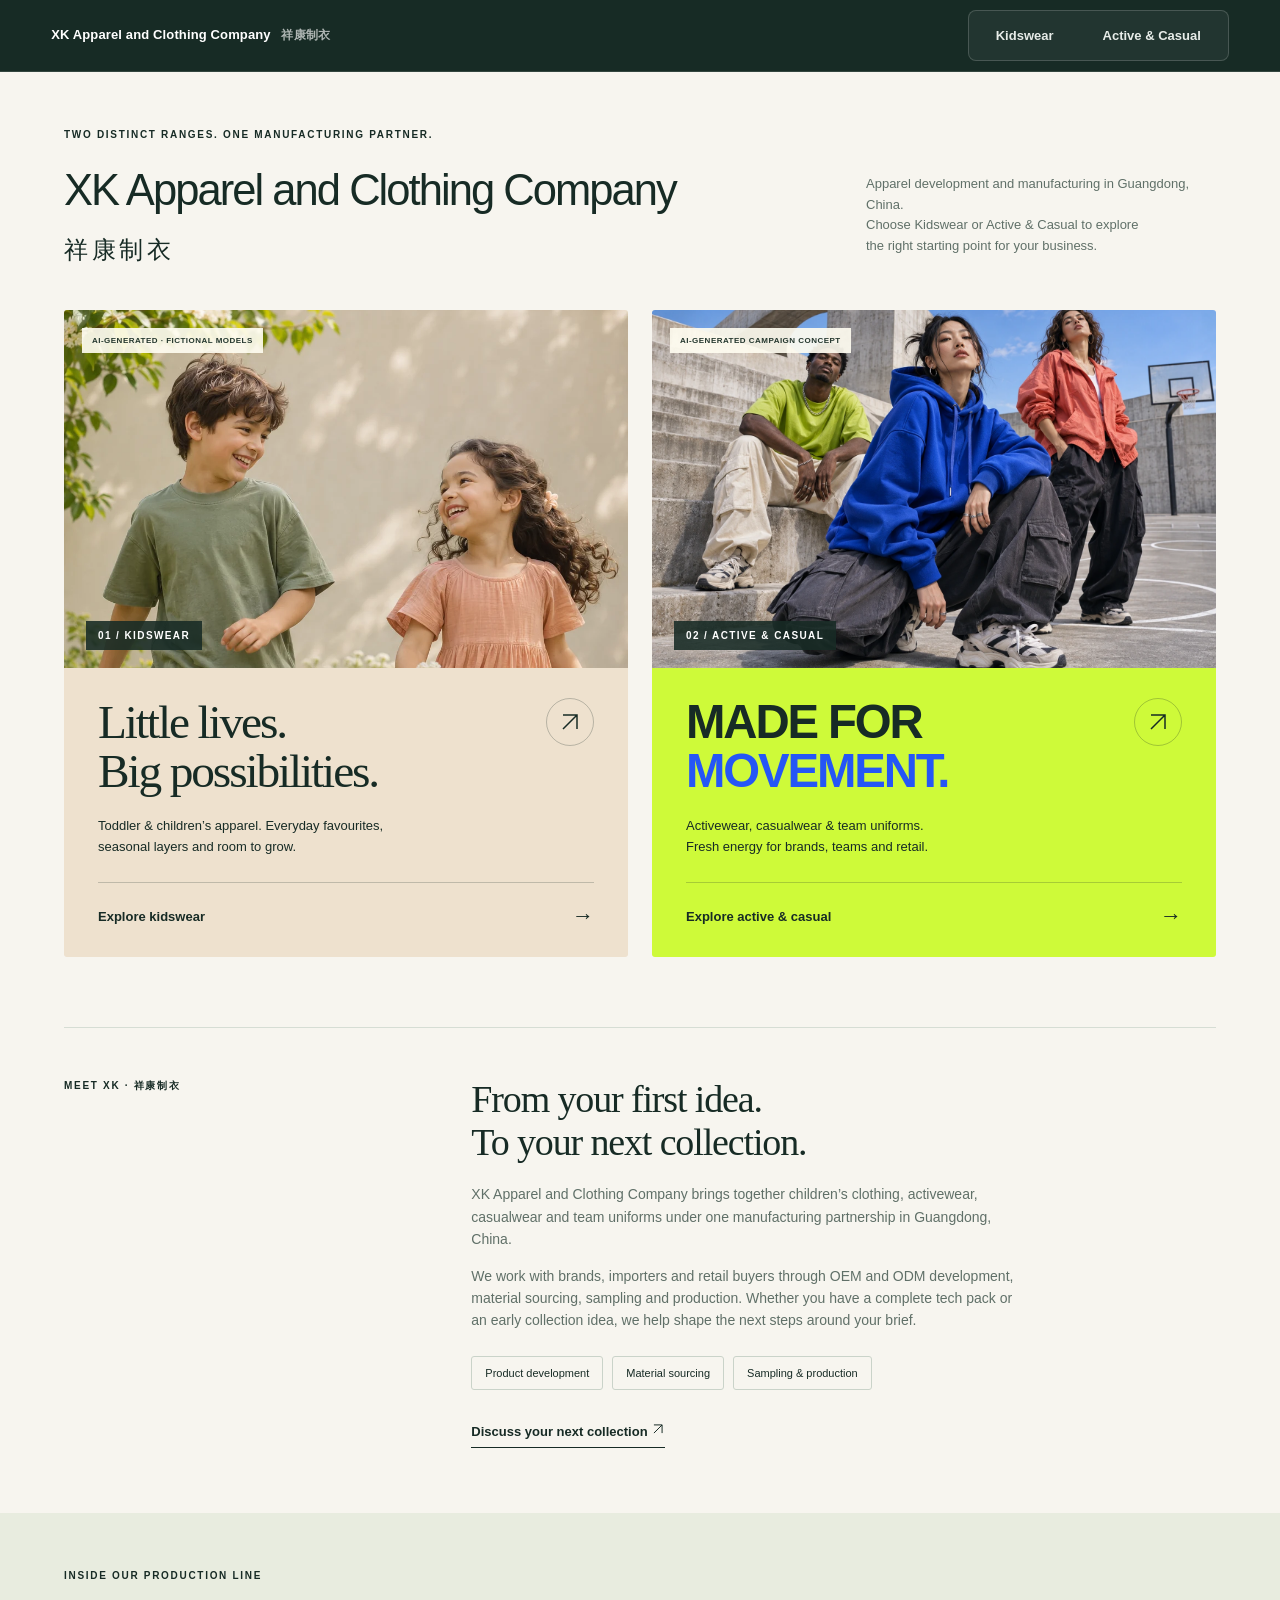
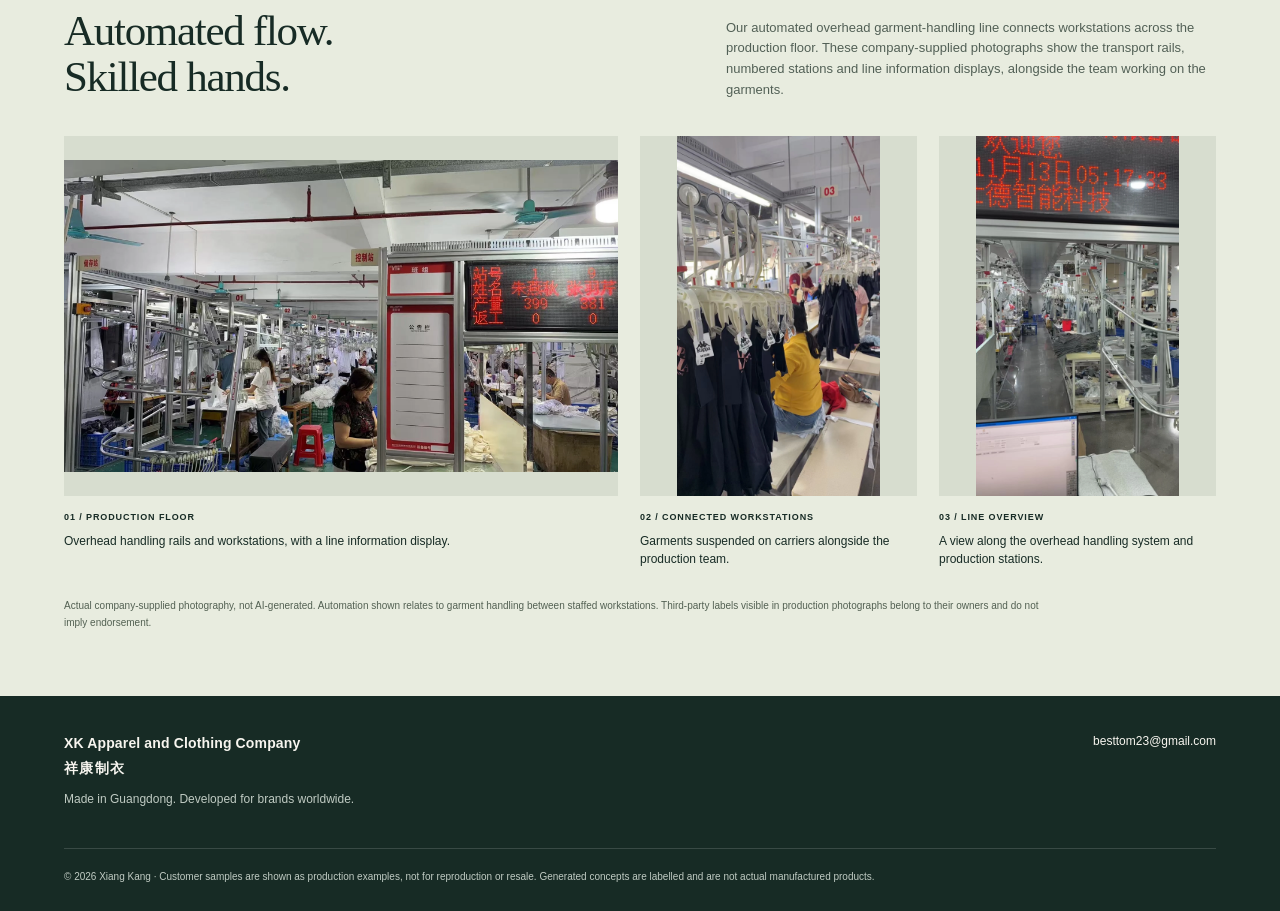
==== commit 3516573d: "Update XK company identity and introduce authentic automated garment-handling production photography" ====
--- a/index.html
+++ b/index.html
@@ -1 +1 @@
-<!doctype html><html lang="en"><head><meta charset="utf-8"><meta name="viewport" content="width=device-width,initial-scale=1"><title>Xiang Kang 详康 | Choose Your Apparel Range</title><meta name="description" content="Explore Xiang Kang kidswear or active and casualwear. Two distinct apparel ranges, with OEM and ODM development for brands, importers and retail buyers."><meta name="robots" content="noindex,nofollow"><meta name="theme-color" content="#172b25"><link rel="stylesheet" href="shared.css"><link rel="stylesheet" href="home.css"></head><body class="xk-range"><a class="skip-link" href="#main">Skip to content</a><div class="xk-switch" aria-label="Choose your business range"><a class="xk-home" href="./">XIANG KANG <span lang="zh">详康</span></a><div class="xk-choices"><a class="xk-choice xk-kids" href="kids/">Kidswear</a><a class="xk-choice xk-active" href="active/">Active & Casual</a></div></div><main id="main"><section class="intro"><p class="eyebrow">YOUR NEXT COLLECTION STARTS HERE</p><div class="intro-row"><h1>Different worlds.<br><em>One manufacturing partner.</em></h1><p>Find the right starting point for your business.<br>Choose a range to explore our work,<br>development approach and collection ideas.</p></div></section><section class="range-grid" aria-label="Explore our two apparel ranges"><a class="range-card kids-card" href="kids/"><div class="range-photo"><img src="kids/assets/kids-lifestyle-summer.webp" alt="Fictional AI-generated children wearing original unbranded summer clothing in a sunny garden" fetchpriority="high"><span class="photo-note">AI-GENERATED · FICTIONAL MODELS</span><span class="range-number">01 / KIDSWEAR</span></div><div class="range-copy"><div class="range-heading"><h2>Little lives.<br>Big possibilities.</h2><span class="card-arrow" aria-hidden="true"><svg viewBox="0 0 24 24" width="24" height="24" fill="none" stroke="currentColor" stroke-width="1.5"><path d="M5 19 19 5M5 5h14v14"/></svg></span></div><p>Toddler & children’s apparel. Everyday favourites,<br class="desktop-br"> seasonal layers and room to grow.</p><span class="range-link">Explore kidswear <span aria-hidden="true">→</span></span></div></a><a class="range-card active-card" href="active/"><div class="range-photo"><img src="active/assets/hero.webp" alt="AI-generated adult street-fashion campaign concept in relaxed casual layers" fetchpriority="high"><span class="photo-note">AI-GENERATED CAMPAIGN CONCEPT</span><span class="range-number">02 / ACTIVE & CASUAL</span></div><div class="range-copy"><div class="range-heading"><h2>Made for<br><em>movement.</em></h2><span class="card-arrow" aria-hidden="true"><svg viewBox="0 0 24 24" width="24" height="24" fill="none" stroke="currentColor" stroke-width="1.5"><path d="M5 19 19 5M5 5h14v14"/></svg></span></div><p>Activewear, casualwear & team uniforms.<br class="desktop-br"> Fresh energy for brands, teams and retail.</p><span class="range-link">Explore active & casual <span aria-hidden="true">→</span></span></div></a></section><section class="partner"><p class="eyebrow">FROM FIRST IDEA TO NEXT COLLECTION</p><div><h2>Your vision.<br>Our next starting point.</h2><p>OEM and ODM apparel development, material sourcing and manufacturing in Guangdong, China. Explore either range to see customer samples, learn about our process and start a project.</p><a href="mailto:besttom23@gmail.com">Let’s talk about your collection <svg aria-hidden="true" viewBox="0 0 24 24" width="14" height="14" fill="none" stroke="currentColor" stroke-width="1.7"><path d="M5 19 19 5M5 5h14v14"/></svg></a></div></section></main><footer><div><strong>XIANG KANG <span lang="zh">详康</span></strong><p>Made in Guangdong. Developed for brands worldwide.</p></div><a href="mailto:besttom23@gmail.com">besttom23@gmail.com</a><p class="rights">© 2026 Xiang Kang · Customer samples are shown as production examples, not for reproduction or resale. Generated concepts are labelled and are not actual manufactured products.</p></footer></body></html>
+<!doctype html><html lang="en"><head><meta charset="utf-8"><meta name="viewport" content="width=device-width,initial-scale=1"><title>XK Apparel and Clothing Company | 祥康制衣</title><meta name="description" content="Explore Xiang Kang kidswear or active and casualwear. Two distinct apparel ranges, with OEM and ODM development for brands, importers and retail buyers."><meta name="robots" content="noindex,nofollow"><meta name="theme-color" content="#172b25"><link rel="stylesheet" href="shared.css"><link rel="stylesheet" href="home.css"></head><body class="xk-range"><a class="skip-link" href="#main">Skip to content</a><div class="xk-switch" aria-label="Choose your business range"><a class="xk-home" href="./">XK Apparel and Clothing Company <span lang="zh">祥康制衣</span></a><div class="xk-choices"><a class="xk-choice xk-kids" href="kids/">Kidswear</a><a class="xk-choice xk-active" href="active/">Active & Casual</a></div></div><main id="main"><section class="intro"><p class="eyebrow">TWO DISTINCT RANGES. ONE MANUFACTURING PARTNER.</p><div class="intro-row"><h1>XK Apparel and Clothing Company<span class="company-chinese" lang="zh">祥康制衣</span></h1><p>Apparel development and manufacturing in Guangdong, China.<br>Choose Kidswear or Active & Casual to explore<br>the right starting point for your business.</p></div></section><section class="range-grid" aria-label="Explore our two apparel ranges"><a class="range-card kids-card" href="kids/"><div class="range-photo"><img src="kids/assets/kids-lifestyle-summer.webp" alt="Fictional AI-generated children wearing original unbranded summer clothing in a sunny garden" fetchpriority="high"><span class="photo-note">AI-GENERATED · FICTIONAL MODELS</span><span class="range-number">01 / KIDSWEAR</span></div><div class="range-copy"><div class="range-heading"><h2>Little lives.<br>Big possibilities.</h2><span class="card-arrow" aria-hidden="true"><svg viewBox="0 0 24 24" width="24" height="24" fill="none" stroke="currentColor" stroke-width="1.5"><path d="M5 19 19 5M5 5h14v14"/></svg></span></div><p>Toddler & children’s apparel. Everyday favourites,<br class="desktop-br"> seasonal layers and room to grow.</p><span class="range-link">Explore kidswear <span aria-hidden="true">→</span></span></div></a><a class="range-card active-card" href="active/"><div class="range-photo"><img src="active/assets/hero.webp" alt="AI-generated adult street-fashion campaign concept in relaxed casual layers" fetchpriority="high"><span class="photo-note">AI-GENERATED CAMPAIGN CONCEPT</span><span class="range-number">02 / ACTIVE & CASUAL</span></div><div class="range-copy"><div class="range-heading"><h2>Made for<br><em>movement.</em></h2><span class="card-arrow" aria-hidden="true"><svg viewBox="0 0 24 24" width="24" height="24" fill="none" stroke="currentColor" stroke-width="1.5"><path d="M5 19 19 5M5 5h14v14"/></svg></span></div><p>Activewear, casualwear & team uniforms.<br class="desktop-br"> Fresh energy for brands, teams and retail.</p><span class="range-link">Explore active & casual <span aria-hidden="true">→</span></span></div></a></section><section class="partner" id="company"><p class="eyebrow">MEET XK · 祥康制衣</p><div><h2>From your first idea.<br>To your next collection.</h2><p>XK Apparel and Clothing Company brings together children’s clothing, activewear, casualwear and team uniforms under one manufacturing partnership in Guangdong, China.</p><p>We work with brands, importers and retail buyers through OEM and ODM development, material sourcing, sampling and production. Whether you have a complete tech pack or an early collection idea, we help shape the next steps around your brief.</p><div class="company-services"><span>Product development</span><span>Material sourcing</span><span>Sampling & production</span></div><a href="mailto:besttom23@gmail.com">Discuss your next collection <svg aria-hidden="true" viewBox="0 0 24 24" width="14" height="14" fill="none" stroke="currentColor" stroke-width="1.7"><path d="M5 19 19 5M5 5h14v14"/></svg></a></div></section><section class="production" id="production"><div class="production-heading"><div><p class="eyebrow">INSIDE OUR PRODUCTION LINE</p><h2>Automated flow.<br>Skilled hands.</h2></div><p>Our automated overhead garment-handling line connects workstations across the production floor. These company-supplied photographs show the transport rails, numbered stations and line information displays, alongside the team working on the garments.</p></div><div class="production-gallery"><figure class="production-wide"><img src="assets/production-line-overview.webp" alt="Company-supplied photograph of overhead garment transport rails, workstations, staff and line information display" width="1920" height="1080" loading="lazy"><figcaption><span>01 / PRODUCTION FLOOR</span>Overhead handling rails and workstations, with a line information display.</figcaption></figure><figure><img src="assets/production-line-stations.webp" alt="Company-supplied photograph of garments suspended from overhead carriers beside numbered staffed workstations" width="1080" height="1920" loading="lazy"><figcaption><span>02 / CONNECTED WORKSTATIONS</span>Garments suspended on carriers alongside the production team.</figcaption></figure><figure><img src="assets/production-line-control.webp" alt="Company-supplied photograph looking along the garment handling line, with overhead rails, numbered stations and an information display" width="1080" height="1920" loading="lazy"><figcaption><span>03 / LINE OVERVIEW</span>A view along the overhead handling system and production stations.</figcaption></figure></div><p class="production-note">Actual company-supplied photography, not AI-generated. Automation shown relates to garment handling between staffed workstations. Third-party labels visible in production photographs belong to their owners and do not imply endorsement.</p></section></main><footer><div><strong>XK Apparel and Clothing Company <span lang="zh">祥康制衣</span></strong><p>Made in Guangdong. Developed for brands worldwide.</p></div><a href="mailto:besttom23@gmail.com">besttom23@gmail.com</a><p class="rights">© 2026 Xiang Kang · Customer samples are shown as production examples, not for reproduction or resale. Generated concepts are labelled and are not actual manufactured products.</p></footer></body></html>
--- a/shared.css
+++ b/shared.css
@@ -1,3 +1,6 @@
 /* Shared range navigation. Deliberately namespaced to preserve each brand. */
 .xk-range{padding-top:72px}.xk-switch{position:fixed;inset:0 0 auto;z-index:30;height:72px;background:#172b25;color:#fff;display:flex;align-items:center;justify-content:space-between;padding:0 4%;gap:24px;box-sizing:border-box;font-family:Arial,sans-serif;border-bottom:1px solid #ffffff20}.xk-home{font-size:15px;font-weight:700;letter-spacing:.08em;text-decoration:none;color:inherit;white-space:nowrap}.xk-home span{font-size:12px;margin-left:8px;opacity:.65}.xk-choices{display:flex;gap:5px;background:#ffffff0d;padding:5px;border:1px solid #ffffff2b;border-radius:8px}.xk-choice{display:inline-flex;justify-content:center;align-items:center;padding:12px 22px;border-radius:4px;color:#e7ece8;font-size:13px;font-weight:700;line-height:1.2;text-decoration:none;white-space:nowrap}.xk-choice:hover{background:#ffffff20}.xk-kids[aria-current]{background:#f0e3d2;color:#314638}.xk-active[aria-current]{background:#cefa39;color:#141815}.xk-switch a:focus-visible{outline:3px solid #fff;outline-offset:3px}.xk-range>header{top:72px}.xk-range{scroll-padding-top:170px}.xk-range section{scroll-margin-top:170px}@media(max-width:650px){.xk-switch{height:104px;flex-direction:column;justify-content:center;gap:9px;padding:9px 4%}.xk-home{font-size:12px}.xk-home span{font-size:11px}.xk-choices{width:100%;max-width:410px;box-sizing:border-box}.xk-choice{flex:1;padding:10px 12px;font-size:12px}.xk-range{padding-top:104px}.xk-range>header{top:104px}.xk-range section{scroll-margin-top:190px}}
 @media(prefers-reduced-motion:reduce){html{scroll-behavior:auto!important}*,*:before,*:after{transition:none!important}}
+
+/* Shared company identity, sized to keep both range choices prominent. */
+.xk-home{font-size:13px;letter-spacing:.01em}.xk-home span{font-size:12px;margin-left:7px}@media(max-width:650px){.xk-home{font-size:11px;letter-spacing:0}.xk-home span{font-size:10px;margin-left:5px}}
--- a/home.css
+++ b/home.css
@@ -1 +1,4 @@
 *{box-sizing:border-box}body{margin:0;background:#f7f5ef;color:#172b25;font-family:Arial,sans-serif}a{color:inherit;text-decoration:none}a:focus-visible{outline:3px solid #2556f6;outline-offset:5px}h1,h2,p{margin-top:0}p{line-height:1.6}.skip-link{position:absolute;top:-100px;left:20px;background:white;padding:15px;z-index:50}.skip-link:focus{top:110px}.intro{padding:55px 5% 42px}.eyebrow{font-size:10px;letter-spacing:.17em;font-weight:700;margin-bottom:24px}.intro-row{display:flex;justify-content:space-between;align-items:end;gap:40px}.intro h1{font-size:clamp(30px,3.4vw,52px);letter-spacing:-.045em;line-height:1.14;font-weight:500;margin-bottom:0}.intro h1 em{font-family:Georgia,serif;font-weight:400}.intro-row>p{font-size:13px;color:#607068;margin:0 0 4px}.range-grid{display:grid;grid-template-columns:1fr 1fr;gap:24px;padding:0 5% 70px}.range-card{display:block;overflow:hidden;border-radius:3px}.range-photo{position:relative;height:clamp(250px,28vw,410px);overflow:hidden}.range-photo img{width:100%;height:100%;object-fit:cover;transition:transform .6s}.kids-card .range-photo img{object-position:center 5%}.active-card .range-photo img{object-position:center 45%}.range-card:hover .range-photo img{transform:scale(1.035)}.photo-note{position:absolute;top:18px;left:18px;background:#fffdf1e8;color:#24372e;font-size:8px;font-weight:700;letter-spacing:.06em;padding:8px 10px}.range-number{position:absolute;bottom:18px;left:22px;color:#fff;font-size:10px;font-weight:700;letter-spacing:.14em;background:#172b25df;padding:9px 12px}.range-copy{padding:30px 34px 28px}.kids-card .range-copy{background:#eee1ce}.active-card .range-copy{background:#cefa39}.range-heading{display:flex;justify-content:space-between;gap:20px;align-items:start}.range-copy h2{font-size:clamp(34px,3.7vw,58px);letter-spacing:-.045em;line-height:1.03;margin-bottom:20px}.kids-card h2{font-family:Georgia,serif;font-weight:400}.active-card h2{font-weight:800;text-transform:uppercase}.active-card h2 em{color:#2556f6;font-style:normal}.card-arrow{border:1px solid #172b2540;border-radius:50%;width:48px;height:48px;display:flex;align-items:center;justify-content:center;font-size:27px;flex-shrink:0}.range-copy p{font-size:13px;margin-bottom:25px}.range-link{display:flex;justify-content:space-between;align-items:center;border-top:1px solid #172b2538;padding-top:20px;font-size:13px;font-weight:700}.range-link span{font-size:22px}.partner{border-top:1px solid #d6ddd4;display:grid;grid-template-columns:1fr 2fr;gap:35px;margin:0 5%;padding:50px 0 65px}.partner h2{font:400 38px/1.12 Georgia,serif;letter-spacing:-.03em;margin-bottom:20px}.partner p:not(.eyebrow){font-size:14px;color:#607068;max-width:560px}.partner a{display:inline-block;font-size:13px;font-weight:700;border-bottom:1px solid;padding:8px 0}footer{background:#172b25;color:#f7f5ef;padding:38px 5% 26px;display:flex;flex-wrap:wrap;justify-content:space-between;align-items:start;gap:15px}footer strong{font-size:16px;letter-spacing:.08em}footer p,footer>a{font-size:12px}footer p{color:#c0cbc3;margin-top:12px}footer .rights{flex-basis:100%;font-size:10px;border-top:1px solid #ffffff25;padding-top:20px;margin-bottom:0;max-width:100%}@media(max-width:750px){.intro-row{display:block}.intro-row>p{margin-top:22px}.intro{padding:35px 5% 30px}.intro h1{font-size:35px}.range-grid{grid-template-columns:1fr;gap:28px;padding-bottom:40px}.range-photo{height:330px}.range-copy{padding:25px}.range-copy h2{font-size:43px}.partner{grid-template-columns:1fr;gap:3px;padding:32px 0 40px}.partner h2{font-size:32px}.partner .eyebrow{font-size:9px}.desktop-br{display:none}}@media(max-width:380px){.intro h1{font-size:30px}.range-photo{height:280px}.range-copy h2{font-size:37px}}
+
+/* Company introduction and authentic production photography. */
+.intro h1{font-size:clamp(30px,3.4vw,49px);max-width:700px;font-weight:500;line-height:1.1}.company-chinese{display:block;font-size:24px;letter-spacing:.15em;margin-top:17px;line-height:1.5}.intro-row{align-items:center}.intro-row>p{max-width:350px;flex-shrink:0}.company-services{display:flex;flex-wrap:wrap;gap:9px;margin:24px 0}.company-services span{font-size:11px;border:1px solid #cad3c9;padding:10px 13px;border-radius:3px}.production{padding:55px 5% 65px;background:#e8ecdf}.production-heading{display:flex;justify-content:space-between;gap:50px;align-items:end;margin-bottom:35px}.production h2{font:400 43px/1.08 Georgia,serif;margin-bottom:0;letter-spacing:-.03em}.production-heading>p{font-size:13px;max-width:490px;margin-bottom:0;color:#526056}.production-gallery{display:grid;grid-template-columns:2fr 1fr 1fr;gap:22px;align-items:start}.production figure{margin:0;min-width:0}.production img{display:block;width:100%;height:360px;object-fit:contain;background:#d7ddcf}.production figcaption{font-size:12px;line-height:1.55;padding-top:15px}.production figcaption span{display:block;font-size:9px;font-weight:700;letter-spacing:.1em;margin-bottom:7px}.production-note{font-size:10px;line-height:1.7;color:#536153;margin:28px 0 0;max-width:1000px}footer strong{font-size:14px;letter-spacing:.01em}footer strong span{display:block;margin-top:8px;letter-spacing:.1em}@media(max-width:1000px){.intro-row{display:block}.intro-row>p{margin-top:24px;max-width:600px}.production-gallery{grid-template-columns:1fr 1fr}.production-wide{grid-column:1/-1}.production-wide img{height:auto;aspect-ratio:16/9}.production-gallery figure:not(.production-wide) img{height:auto;aspect-ratio:9/16}.production-heading{align-items:start}.production-heading>p{max-width:50%}}@media(max-width:650px){.intro h1{font-size:33px;max-width:440px}.company-chinese{font-size:21px;margin-top:13px}.intro .eyebrow{font-size:9px;line-height:1.5}.production{padding:38px 5% 45px}.production-heading{display:block}.production h2{font-size:35px;margin-bottom:22px}.production-heading>p{max-width:none}.production-gallery{gap:20px 14px}.production figcaption{font-size:11px}.production figcaption span{font-size:8px}.production-note{font-size:10px}.company-services span{font-size:10px}}
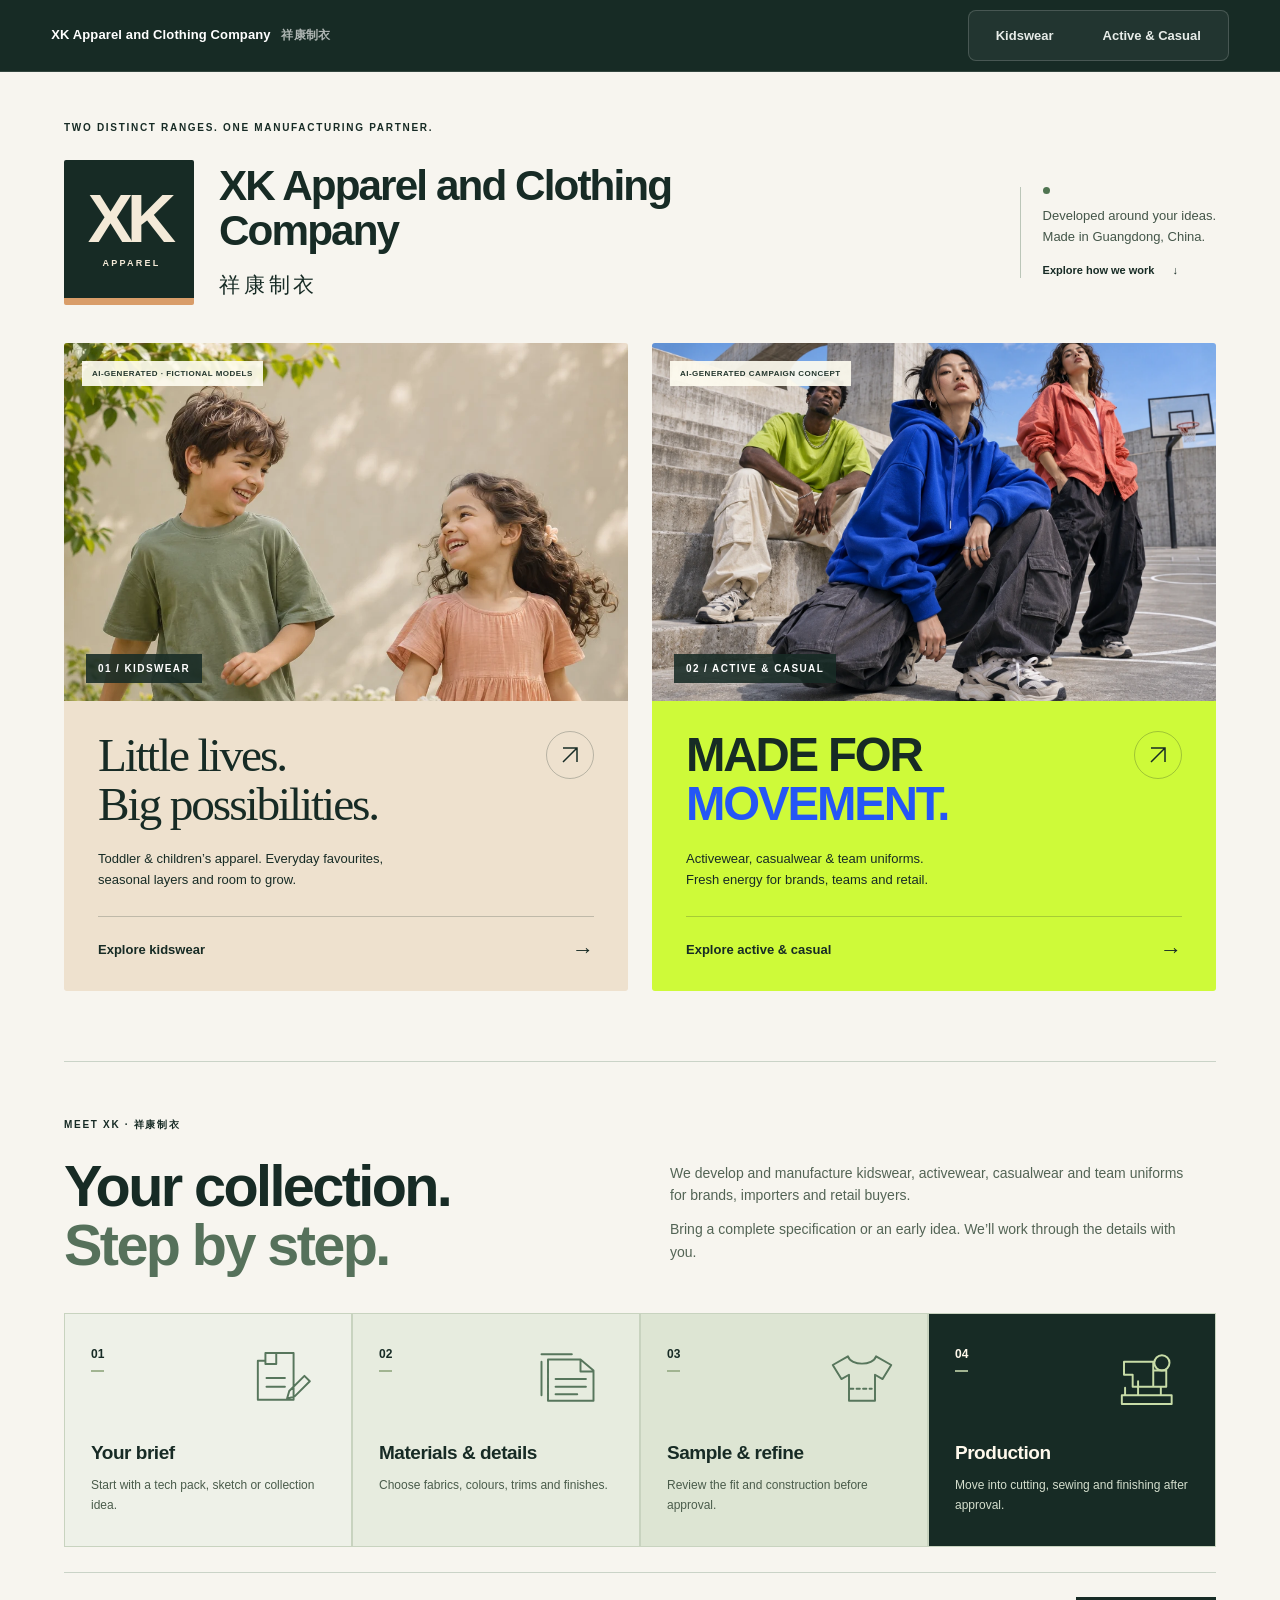
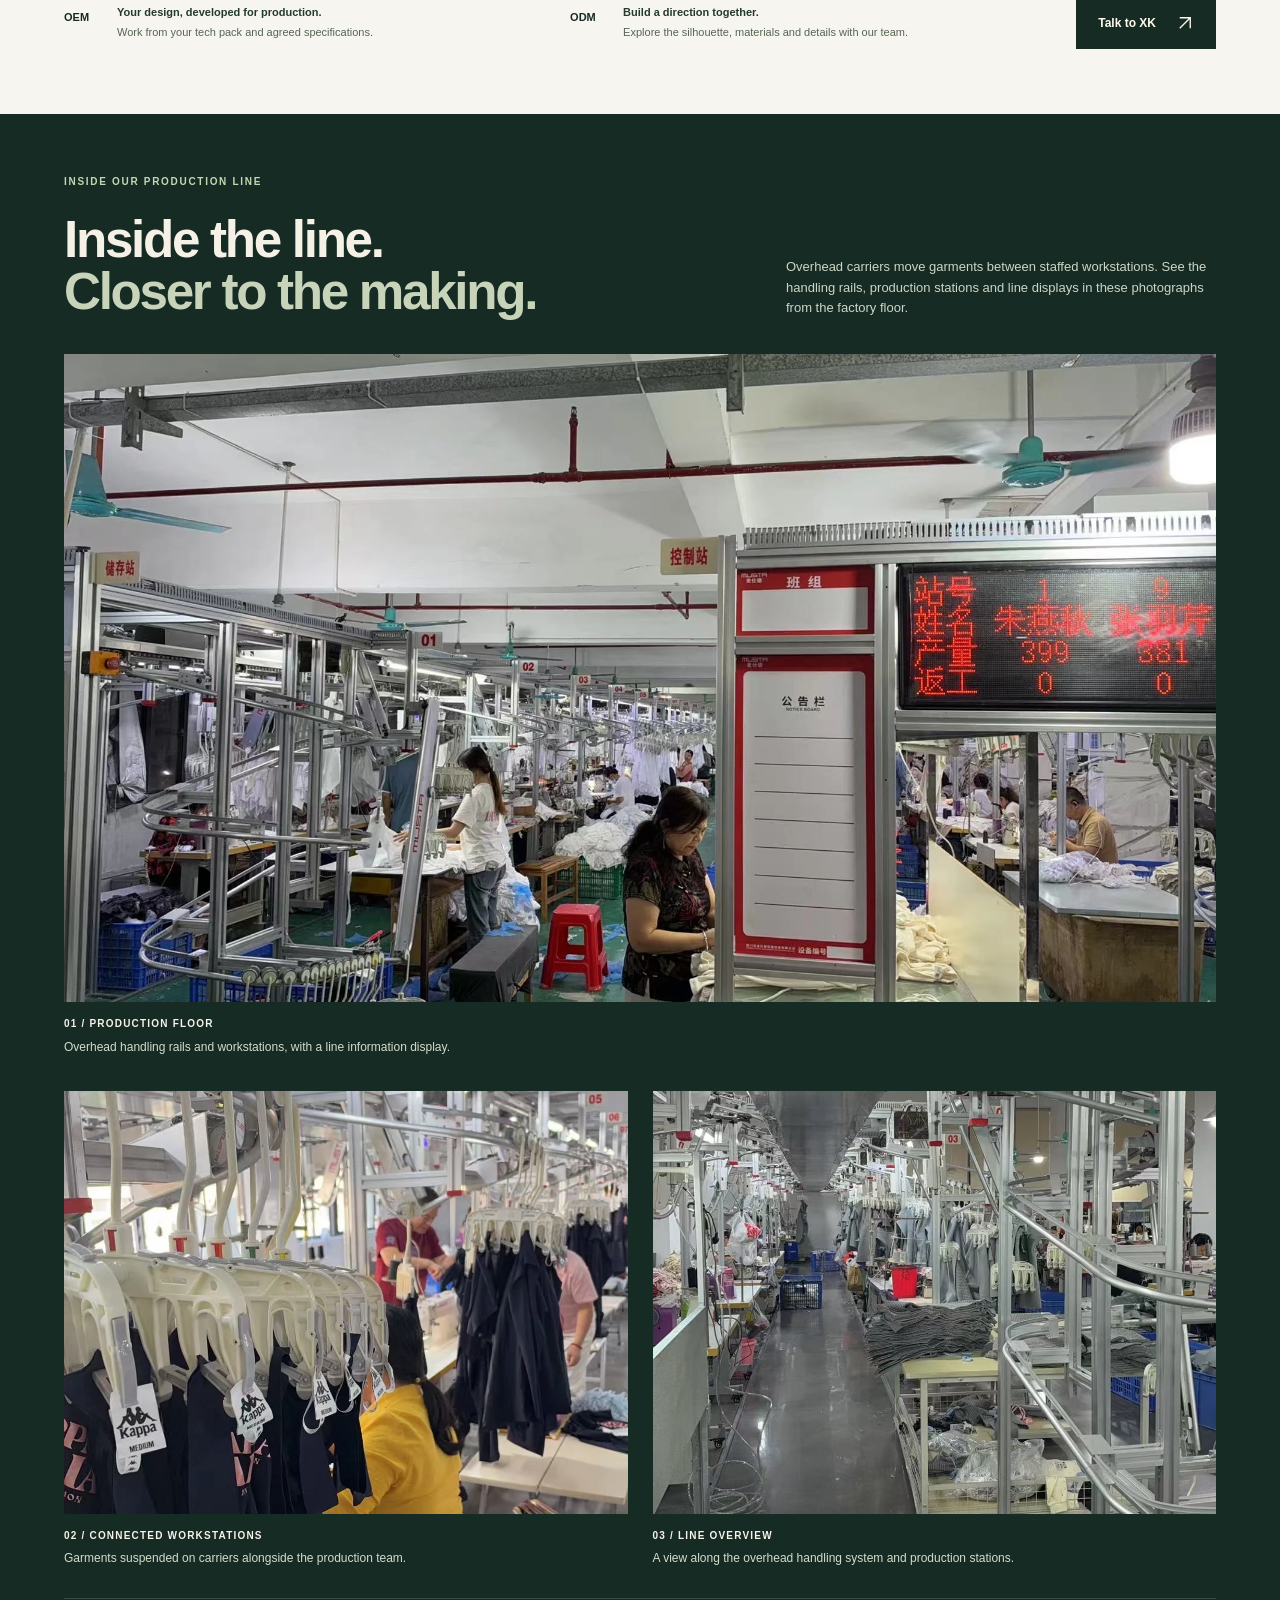
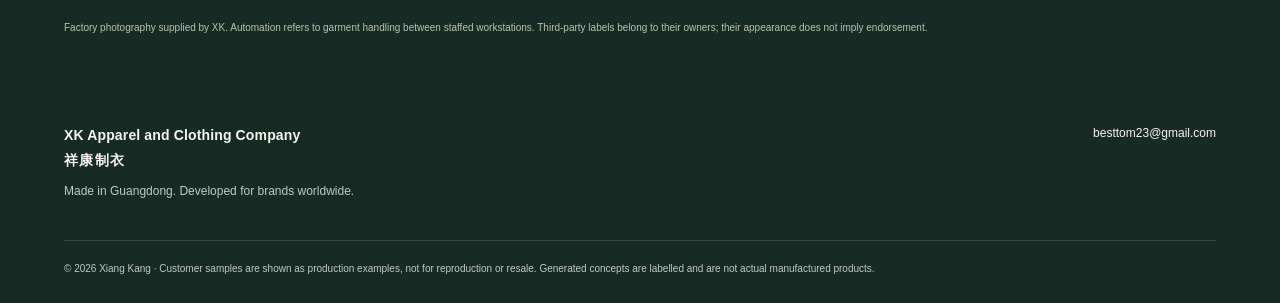
==== commit 57bc67cf: "Create visual XK process infographic and refine authentic factory photo presentation" ====
--- a/index.html
+++ b/index.html
@@ -1 +1 @@
-<!doctype html><html lang="en"><head><meta charset="utf-8"><meta name="viewport" content="width=device-width,initial-scale=1"><title>XK Apparel and Clothing Company | 祥康制衣</title><meta name="description" content="Explore Xiang Kang kidswear or active and casualwear. Two distinct apparel ranges, with OEM and ODM development for brands, importers and retail buyers."><meta name="robots" content="noindex,nofollow"><meta name="theme-color" content="#172b25"><link rel="stylesheet" href="shared.css"><link rel="stylesheet" href="home.css"></head><body class="xk-range"><a class="skip-link" href="#main">Skip to content</a><div class="xk-switch" aria-label="Choose your business range"><a class="xk-home" href="./">XK Apparel and Clothing Company <span lang="zh">祥康制衣</span></a><div class="xk-choices"><a class="xk-choice xk-kids" href="kids/">Kidswear</a><a class="xk-choice xk-active" href="active/">Active & Casual</a></div></div><main id="main"><section class="intro"><p class="eyebrow">TWO DISTINCT RANGES. ONE MANUFACTURING PARTNER.</p><div class="intro-row"><h1>XK Apparel and Clothing Company<span class="company-chinese" lang="zh">祥康制衣</span></h1><p>Apparel development and manufacturing in Guangdong, China.<br>Choose Kidswear or Active & Casual to explore<br>the right starting point for your business.</p></div></section><section class="range-grid" aria-label="Explore our two apparel ranges"><a class="range-card kids-card" href="kids/"><div class="range-photo"><img src="kids/assets/kids-lifestyle-summer.webp" alt="Fictional AI-generated children wearing original unbranded summer clothing in a sunny garden" fetchpriority="high"><span class="photo-note">AI-GENERATED · FICTIONAL MODELS</span><span class="range-number">01 / KIDSWEAR</span></div><div class="range-copy"><div class="range-heading"><h2>Little lives.<br>Big possibilities.</h2><span class="card-arrow" aria-hidden="true"><svg viewBox="0 0 24 24" width="24" height="24" fill="none" stroke="currentColor" stroke-width="1.5"><path d="M5 19 19 5M5 5h14v14"/></svg></span></div><p>Toddler & children’s apparel. Everyday favourites,<br class="desktop-br"> seasonal layers and room to grow.</p><span class="range-link">Explore kidswear <span aria-hidden="true">→</span></span></div></a><a class="range-card active-card" href="active/"><div class="range-photo"><img src="active/assets/hero.webp" alt="AI-generated adult street-fashion campaign concept in relaxed casual layers" fetchpriority="high"><span class="photo-note">AI-GENERATED CAMPAIGN CONCEPT</span><span class="range-number">02 / ACTIVE & CASUAL</span></div><div class="range-copy"><div class="range-heading"><h2>Made for<br><em>movement.</em></h2><span class="card-arrow" aria-hidden="true"><svg viewBox="0 0 24 24" width="24" height="24" fill="none" stroke="currentColor" stroke-width="1.5"><path d="M5 19 19 5M5 5h14v14"/></svg></span></div><p>Activewear, casualwear & team uniforms.<br class="desktop-br"> Fresh energy for brands, teams and retail.</p><span class="range-link">Explore active & casual <span aria-hidden="true">→</span></span></div></a></section><section class="partner" id="company"><p class="eyebrow">MEET XK · 祥康制衣</p><div><h2>From your first idea.<br>To your next collection.</h2><p>XK Apparel and Clothing Company brings together children’s clothing, activewear, casualwear and team uniforms under one manufacturing partnership in Guangdong, China.</p><p>We work with brands, importers and retail buyers through OEM and ODM development, material sourcing, sampling and production. Whether you have a complete tech pack or an early collection idea, we help shape the next steps around your brief.</p><div class="company-services"><span>Product development</span><span>Material sourcing</span><span>Sampling & production</span></div><a href="mailto:besttom23@gmail.com">Discuss your next collection <svg aria-hidden="true" viewBox="0 0 24 24" width="14" height="14" fill="none" stroke="currentColor" stroke-width="1.7"><path d="M5 19 19 5M5 5h14v14"/></svg></a></div></section><section class="production" id="production"><div class="production-heading"><div><p class="eyebrow">INSIDE OUR PRODUCTION LINE</p><h2>Automated flow.<br>Skilled hands.</h2></div><p>Our automated overhead garment-handling line connects workstations across the production floor. These company-supplied photographs show the transport rails, numbered stations and line information displays, alongside the team working on the garments.</p></div><div class="production-gallery"><figure class="production-wide"><img src="assets/production-line-overview.webp" alt="Company-supplied photograph of overhead garment transport rails, workstations, staff and line information display" width="1920" height="1080" loading="lazy"><figcaption><span>01 / PRODUCTION FLOOR</span>Overhead handling rails and workstations, with a line information display.</figcaption></figure><figure><img src="assets/production-line-stations.webp" alt="Company-supplied photograph of garments suspended from overhead carriers beside numbered staffed workstations" width="1080" height="1920" loading="lazy"><figcaption><span>02 / CONNECTED WORKSTATIONS</span>Garments suspended on carriers alongside the production team.</figcaption></figure><figure><img src="assets/production-line-control.webp" alt="Company-supplied photograph looking along the garment handling line, with overhead rails, numbered stations and an information display" width="1080" height="1920" loading="lazy"><figcaption><span>03 / LINE OVERVIEW</span>A view along the overhead handling system and production stations.</figcaption></figure></div><p class="production-note">Actual company-supplied photography, not AI-generated. Automation shown relates to garment handling between staffed workstations. Third-party labels visible in production photographs belong to their owners and do not imply endorsement.</p></section></main><footer><div><strong>XK Apparel and Clothing Company <span lang="zh">祥康制衣</span></strong><p>Made in Guangdong. Developed for brands worldwide.</p></div><a href="mailto:besttom23@gmail.com">besttom23@gmail.com</a><p class="rights">© 2026 Xiang Kang · Customer samples are shown as production examples, not for reproduction or resale. Generated concepts are labelled and are not actual manufactured products.</p></footer></body></html>
+<!doctype html><html lang="en"><head><meta charset="utf-8"><meta name="viewport" content="width=device-width,initial-scale=1"><title>XK Apparel and Clothing Company | 祥康制衣</title><meta name="description" content="Explore Xiang Kang kidswear or active and casualwear. Two distinct apparel ranges, with OEM and ODM development for brands, importers and retail buyers."><meta name="robots" content="noindex,nofollow"><meta name="theme-color" content="#172b25"><link rel="stylesheet" href="shared.css"><link rel="stylesheet" href="home.css"></head><body class="xk-range"><a class="skip-link" href="#main">Skip to content</a><div class="xk-switch" aria-label="Choose your business range"><a class="xk-home" href="./">XK Apparel and Clothing Company <span lang="zh">祥康制衣</span></a><div class="xk-choices"><a class="xk-choice xk-kids" href="kids/">Kidswear</a><a class="xk-choice xk-active" href="active/">Active & Casual</a></div></div><main id="main"><section class="intro"><p class="eyebrow">TWO DISTINCT RANGES. ONE MANUFACTURING PARTNER.</p><div class="intro-row"><div class="company-title"><span class="xk-monogram" aria-hidden="true">XK<span>APPAREL</span></span><h1>XK Apparel and Clothing Company<span class="company-chinese" lang="zh">祥康制衣</span></h1></div><div class="intro-note"><span class="origin-dot" aria-hidden="true"></span><p>Developed around your ideas.<br>Made in Guangdong, China.</p><a href="#company">Explore how we work <span aria-hidden="true">↓</span></a></div></div></section><section class="range-grid" aria-label="Explore our two apparel ranges"><a class="range-card kids-card" href="kids/"><div class="range-photo"><img src="kids/assets/kids-lifestyle-summer.webp" alt="Fictional AI-generated children wearing original unbranded summer clothing in a sunny garden" fetchpriority="high"><span class="photo-note">AI-GENERATED · FICTIONAL MODELS</span><span class="range-number">01 / KIDSWEAR</span></div><div class="range-copy"><div class="range-heading"><h2>Little lives.<br>Big possibilities.</h2><span class="card-arrow" aria-hidden="true"><svg viewBox="0 0 24 24" width="24" height="24" fill="none" stroke="currentColor" stroke-width="1.5"><path d="M5 19 19 5M5 5h14v14"/></svg></span></div><p>Toddler & children’s apparel. Everyday favourites,<br class="desktop-br"> seasonal layers and room to grow.</p><span class="range-link">Explore kidswear <span aria-hidden="true">→</span></span></div></a><a class="range-card active-card" href="active/"><div class="range-photo"><img src="active/assets/hero.webp" alt="AI-generated adult street-fashion campaign concept in relaxed casual layers" fetchpriority="high"><span class="photo-note">AI-GENERATED CAMPAIGN CONCEPT</span><span class="range-number">02 / ACTIVE & CASUAL</span></div><div class="range-copy"><div class="range-heading"><h2>Made for<br><em>movement.</em></h2><span class="card-arrow" aria-hidden="true"><svg viewBox="0 0 24 24" width="24" height="24" fill="none" stroke="currentColor" stroke-width="1.5"><path d="M5 19 19 5M5 5h14v14"/></svg></span></div><p>Activewear, casualwear & team uniforms.<br class="desktop-br"> Fresh energy for brands, teams and retail.</p><span class="range-link">Explore active & casual <span aria-hidden="true">→</span></span></div></a></section><section class="company-visual" id="company"><div class="company-lead"><div><p class="eyebrow">MEET XK · 祥康制衣</p><h2>Your collection.<br><span>Step by step.</span></h2></div><div class="company-summary"><p>We develop and manufacture kidswear, activewear, casualwear and team uniforms for brands, importers and retail buyers.</p><p>Bring a complete specification or an early idea. We’ll work through the details with you.</p></div></div><ol class="process-graphic" aria-label="Apparel development process"><li><div class="process-top"><span class="step-number">01</span><svg viewBox="0 0 72 66" fill="none" stroke="currentColor" stroke-width="1.8" stroke-linecap="round" stroke-linejoin="round" aria-hidden="true"><path d="M17 10h26v43H10V17h7m0-7v10h10V10m-9 23h17m-17 8h17M39 45l14-14 5 5-14 14-7 2z"/></svg></div><h3>Your brief</h3><p>Start with a tech pack, sketch or collection idea.</p></li><li><div class="process-top"><span class="step-number">02</span><svg viewBox="0 0 72 66" fill="none" stroke="currentColor" stroke-width="1.8" stroke-linecap="round" stroke-linejoin="round" aria-hidden="true"><path d="M12 16h30l12 10v28H12zM42 16v11h12M19 34h28M19 41h28M19 48h20"/><path d="M6 11h28M6 18v31"/></svg></div><h3>Materials & details</h3><p>Choose fabrics, colours, trims and finishes.</p></li><li><div class="process-top"><span class="step-number">03</span><svg viewBox="0 0 72 66" fill="none" stroke="currentColor" stroke-width="1.8" stroke-linecap="round" stroke-linejoin="round" aria-hidden="true"><path d="M23 13l-14 8 8 13 7-4v24h24V30l7 4 8-13-14-8c-3 9-23 9-26 0z"/><path d="M25 43h20" stroke-dasharray="3 3"/></svg></div><h3>Sample & refine</h3><p>Review the fit and construction before approval.</p></li><li><div class="process-top"><span class="step-number">04</span><svg viewBox="0 0 72 66" fill="none" stroke="currentColor" stroke-width="1.8" stroke-linecap="round" stroke-linejoin="round" aria-hidden="true"><path d="M10 49h46v8H10zM18 18h21v8h12v15H20V30h-8V18h6zm21 8v15M46 41v8M25 36v13M13 49v-7"/><circle cx="47" cy="19" r="7"/></svg></div><h3>Production</h3><p>Move into cutting, sewing and finishing after approval.</p></li></ol><div class="development-routes"><div><span class="route-label">OEM</span><p><strong>Your design, developed for production.</strong><br>Work from your tech pack and agreed specifications.</p></div><div><span class="route-label">ODM</span><p><strong>Build a direction together.</strong><br>Explore the silhouette, materials and details with our team.</p></div><a href="mailto:besttom23@gmail.com">Talk to XK <svg viewBox="0 0 24 24" width="18" height="18" fill="none" stroke="currentColor" stroke-width="1.8" aria-hidden="true"><path d="M5 19 19 5M5 5h14v14"/></svg></a></div></section><section class="production" id="production"><div class="production-heading"><div><p class="eyebrow">INSIDE OUR PRODUCTION LINE</p><h2>Inside the line.<br><span>Closer to the making.</span></h2></div><p>Overhead carriers move garments between staffed workstations. See the handling rails, production stations and line displays in these photographs from the factory floor.</p></div><div class="production-gallery"><figure class="production-wide"><img src="assets/production-line-overview.webp" alt="Company-supplied photograph of overhead garment transport rails, workstations, staff and line information display" width="1920" height="1080" loading="lazy"><figcaption><span>01 / PRODUCTION FLOOR</span>Overhead handling rails and workstations, with a line information display.</figcaption></figure><figure><img src="assets/production-line-stations.webp" alt="Company-supplied photograph of garments suspended from overhead carriers beside numbered staffed workstations" width="1080" height="1920" loading="lazy"><figcaption><span>02 / CONNECTED WORKSTATIONS</span>Garments suspended on carriers alongside the production team.</figcaption></figure><figure><img src="assets/production-line-control.webp" alt="Company-supplied photograph looking along the garment handling line, with overhead rails, numbered stations and an information display" width="1080" height="1920" loading="lazy"><figcaption><span>03 / LINE OVERVIEW</span>A view along the overhead handling system and production stations.</figcaption></figure></div><p class="production-note">Factory photography supplied by XK. Automation refers to garment handling between staffed workstations. Third-party labels belong to their owners; their appearance does not imply endorsement.</p></section></main><footer><div><strong>XK Apparel and Clothing Company <span lang="zh">祥康制衣</span></strong><p>Made in Guangdong. Developed for brands worldwide.</p></div><a href="mailto:besttom23@gmail.com">besttom23@gmail.com</a><p class="rights">© 2026 Xiang Kang · Customer samples are shown as production examples, not for reproduction or resale. Generated concepts are labelled and are not actual manufactured products.</p></footer></body></html>
--- a/home.css
+++ b/home.css
@@ -2,3 +2,6 @@
 
 /* Company introduction and authentic production photography. */
 .intro h1{font-size:clamp(30px,3.4vw,49px);max-width:700px;font-weight:500;line-height:1.1}.company-chinese{display:block;font-size:24px;letter-spacing:.15em;margin-top:17px;line-height:1.5}.intro-row{align-items:center}.intro-row>p{max-width:350px;flex-shrink:0}.company-services{display:flex;flex-wrap:wrap;gap:9px;margin:24px 0}.company-services span{font-size:11px;border:1px solid #cad3c9;padding:10px 13px;border-radius:3px}.production{padding:55px 5% 65px;background:#e8ecdf}.production-heading{display:flex;justify-content:space-between;gap:50px;align-items:end;margin-bottom:35px}.production h2{font:400 43px/1.08 Georgia,serif;margin-bottom:0;letter-spacing:-.03em}.production-heading>p{font-size:13px;max-width:490px;margin-bottom:0;color:#526056}.production-gallery{display:grid;grid-template-columns:2fr 1fr 1fr;gap:22px;align-items:start}.production figure{margin:0;min-width:0}.production img{display:block;width:100%;height:360px;object-fit:contain;background:#d7ddcf}.production figcaption{font-size:12px;line-height:1.55;padding-top:15px}.production figcaption span{display:block;font-size:9px;font-weight:700;letter-spacing:.1em;margin-bottom:7px}.production-note{font-size:10px;line-height:1.7;color:#536153;margin:28px 0 0;max-width:1000px}footer strong{font-size:14px;letter-spacing:.01em}footer strong span{display:block;margin-top:8px;letter-spacing:.1em}@media(max-width:1000px){.intro-row{display:block}.intro-row>p{margin-top:24px;max-width:600px}.production-gallery{grid-template-columns:1fr 1fr}.production-wide{grid-column:1/-1}.production-wide img{height:auto;aspect-ratio:16/9}.production-gallery figure:not(.production-wide) img{height:auto;aspect-ratio:9/16}.production-heading{align-items:start}.production-heading>p{max-width:50%}}@media(max-width:650px){.intro h1{font-size:33px;max-width:440px}.company-chinese{font-size:21px;margin-top:13px}.intro .eyebrow{font-size:9px;line-height:1.5}.production{padding:38px 5% 45px}.production-heading{display:block}.production h2{font-size:35px;margin-bottom:22px}.production-heading>p{max-width:none}.production-gallery{gap:20px 14px}.production figcaption{font-size:11px}.production figcaption span{font-size:8px}.production-note{font-size:10px}.company-services span{font-size:10px}}
+
+/* Visual company story and high-contrast editorial production layout. */
+.intro{padding-top:48px;padding-bottom:38px}.intro-row{display:flex;align-items:center;gap:40px}.company-title{display:flex;gap:25px;align-items:center;max-width:790px}.xk-monogram{background:#172b25;color:#f4ead8;display:flex;flex-direction:column;justify-content:center;align-items:center;flex-shrink:0;width:130px;height:145px;font-size:68px;font-weight:800;letter-spacing:-6px;line-height:1;border-radius:2px;border-bottom:7px solid #d99d69}.xk-monogram>span{font-size:9px;letter-spacing:.25em;line-height:2.5;margin-left:5px}.intro h1{font-weight:750;font-size:clamp(30px,3.3vw,49px);line-height:1.05;letter-spacing:-.045em;max-width:590px}.company-chinese{font-size:21px;letter-spacing:.18em;font-weight:500;margin-top:16px}.intro-note{flex-shrink:0;padding-left:22px;border-left:1px solid #bbc6b8;position:relative}.intro-note p{font-size:13px;line-height:1.6;margin:0 0 13px;color:#435548}.intro-note a{font-size:11px;font-weight:700}.intro-note a span{margin-left:15px}.origin-dot{display:block;width:7px;height:7px;border-radius:50%;background:#507451;margin-bottom:12px}.company-visual{margin:0 5% 65px;padding-top:55px;border-top:1px solid #cad3c7}.company-lead{display:grid;grid-template-columns:1fr 1fr;gap:60px;align-items:end;margin-bottom:38px}.company-lead h2,.production h2{font:750 clamp(36px,4.5vw,62px)/1.03 Arial,sans-serif;letter-spacing:-.045em;margin:0}.company-lead h2 span{color:#56715b}.company-summary{max-width:520px}.company-summary p{font-size:14px;color:#536455;margin-bottom:12px}.process-graphic{display:grid;grid-template-columns:repeat(4,minmax(0,1fr));gap:2px;padding:0;list-style:none;margin:0;background:#c8d3bf;border:1px solid #c8d3bf}.process-graphic li{position:relative;background:#eef1e8;padding:28px 26px 30px;min-width:0}.process-graphic li:nth-child(2){background:#e7ecdf}.process-graphic li:nth-child(3){background:#dde5d3}.process-graphic li:nth-child(4){background:#172b25;color:#fff9ec}.process-top{display:flex;align-items:start;justify-content:space-between;margin-bottom:28px}.process-top svg{width:78px;height:72px;color:#57765c}.process-graphic li:last-child svg{color:#c8dca7}.step-number{font-size:12px;font-weight:700;line-height:2;border-bottom:2px solid #a1b491;padding-bottom:4px}.process-graphic h3{font-size:19px;letter-spacing:-.025em;margin:0 0 12px}.process-graphic p{font-size:12px;line-height:1.65;margin:0;color:#4a5c4b}.process-graphic li:last-child p{color:#d4decd}.development-routes{display:flex;gap:35px;align-items:center;margin-top:25px;padding-top:24px;border-top:1px solid #cad3c7}.development-routes>div{display:flex;gap:16px;align-items:start;flex:1}.route-label{font-size:11px;font-weight:700;padding:8px 0;min-width:37px}.development-routes p{font-size:11px;margin:0;line-height:1.8;color:#556552}.development-routes p strong{font-weight:700;color:#243b2b}.development-routes>a{display:flex;gap:20px;align-items:center;background:#172b25;color:#fff9ec;padding:17px 22px;font-size:12px;white-space:nowrap;font-weight:700}.production{background:#172b25;color:#f5f1e7;padding-top:60px;padding-bottom:52px}.production-heading{margin-bottom:35px;gap:60px;align-items:end}.production .eyebrow{color:#c6d6b0}.production h2{font-size:clamp(35px,4vw,55px)}.production h2 span{color:#c7d4ba}.production-heading>p{color:#ccd6c5;font-size:13px;max-width:430px}.production-gallery{grid-template-columns:1fr 1fr;gap:35px 25px}.production-wide{grid-column:1/-1}.production img{width:100%;height:auto;display:block;background:transparent;object-fit:cover}.production-wide img{aspect-ratio:16/9}.production-gallery figure:not(.production-wide) img{aspect-ratio:4/3;object-fit:cover;object-position:center 44%}.production-gallery figure:last-child img{object-position:center 58%}.production figcaption{font-size:12px;padding-top:14px;color:#d3ddcb}.production figcaption span{font-size:10px;color:#f6f3e9;margin-bottom:6px;letter-spacing:.12em}.production-note{color:#b7c5ad;border-top:1px solid #ffffff25;padding-top:20px;margin-top:30px;font-size:10px;max-width:none}@media(max-width:1100px){.intro-row{display:block}.intro-note{display:flex;gap:20px;align-items:center;border:0;padding:0;margin-top:23px}.origin-dot{margin:0}.intro-note p{margin:0}.intro-note a{margin-left:auto}.process-graphic li{padding:22px 18px}.process-top svg{width:64px;height:64px}.company-lead{gap:35px}.development-routes{gap:22px}.development-routes>div{gap:10px}}@media(max-width:700px){.intro{padding-top:30px}.company-title{gap:16px}.xk-monogram{width:78px;height:98px;font-size:44px;letter-spacing:-4px;border-bottom-width:5px}.xk-monogram>span{font-size:6px;letter-spacing:.18em}.intro h1{font-size:31px;line-height:1.06}.company-chinese{font-size:18px;margin-top:12px}.intro-note{gap:10px;flex-wrap:wrap}.intro-note p{font-size:12px}.intro-note a{font-size:11px}.company-visual{padding-top:35px;margin-bottom:40px}.company-lead{grid-template-columns:1fr;gap:23px;margin-bottom:25px}.company-lead h2{font-size:39px}.company-summary p{font-size:13px}.process-graphic{grid-template-columns:1fr 1fr}.process-graphic li{padding:23px 18px}.process-graphic h3{font-size:17px}.process-graphic p{font-size:12px}.process-top{margin-bottom:20px}.process-top svg{width:60px;height:58px}.development-routes{display:grid;grid-template-columns:1fr;gap:20px}.development-routes>div{gap:20px}.development-routes>a{justify-content:space-between;max-width:100%;padding:17px 20px}.production{padding-top:40px;padding-bottom:40px}.production-heading{display:block;margin-bottom:25px}.production h2{font-size:39px;margin-bottom:22px}.production-heading>p{max-width:none}.production-gallery{gap:28px;grid-template-columns:1fr}.production-wide{grid-column:auto}.production-gallery figure:not(.production-wide) img{aspect-ratio:4/3}.production figcaption{font-size:12px}.production-note{font-size:10px}}@media(max-width:370px){.intro h1{font-size:27px}.company-title{gap:12px}.xk-monogram{width:66px;height:90px;font-size:39px}.process-graphic li{padding:20px 13px}.process-graphic h3{font-size:15px}.process-graphic p{font-size:11px}.process-top svg{width:49px}.intro-note a{margin-left:17px}}
